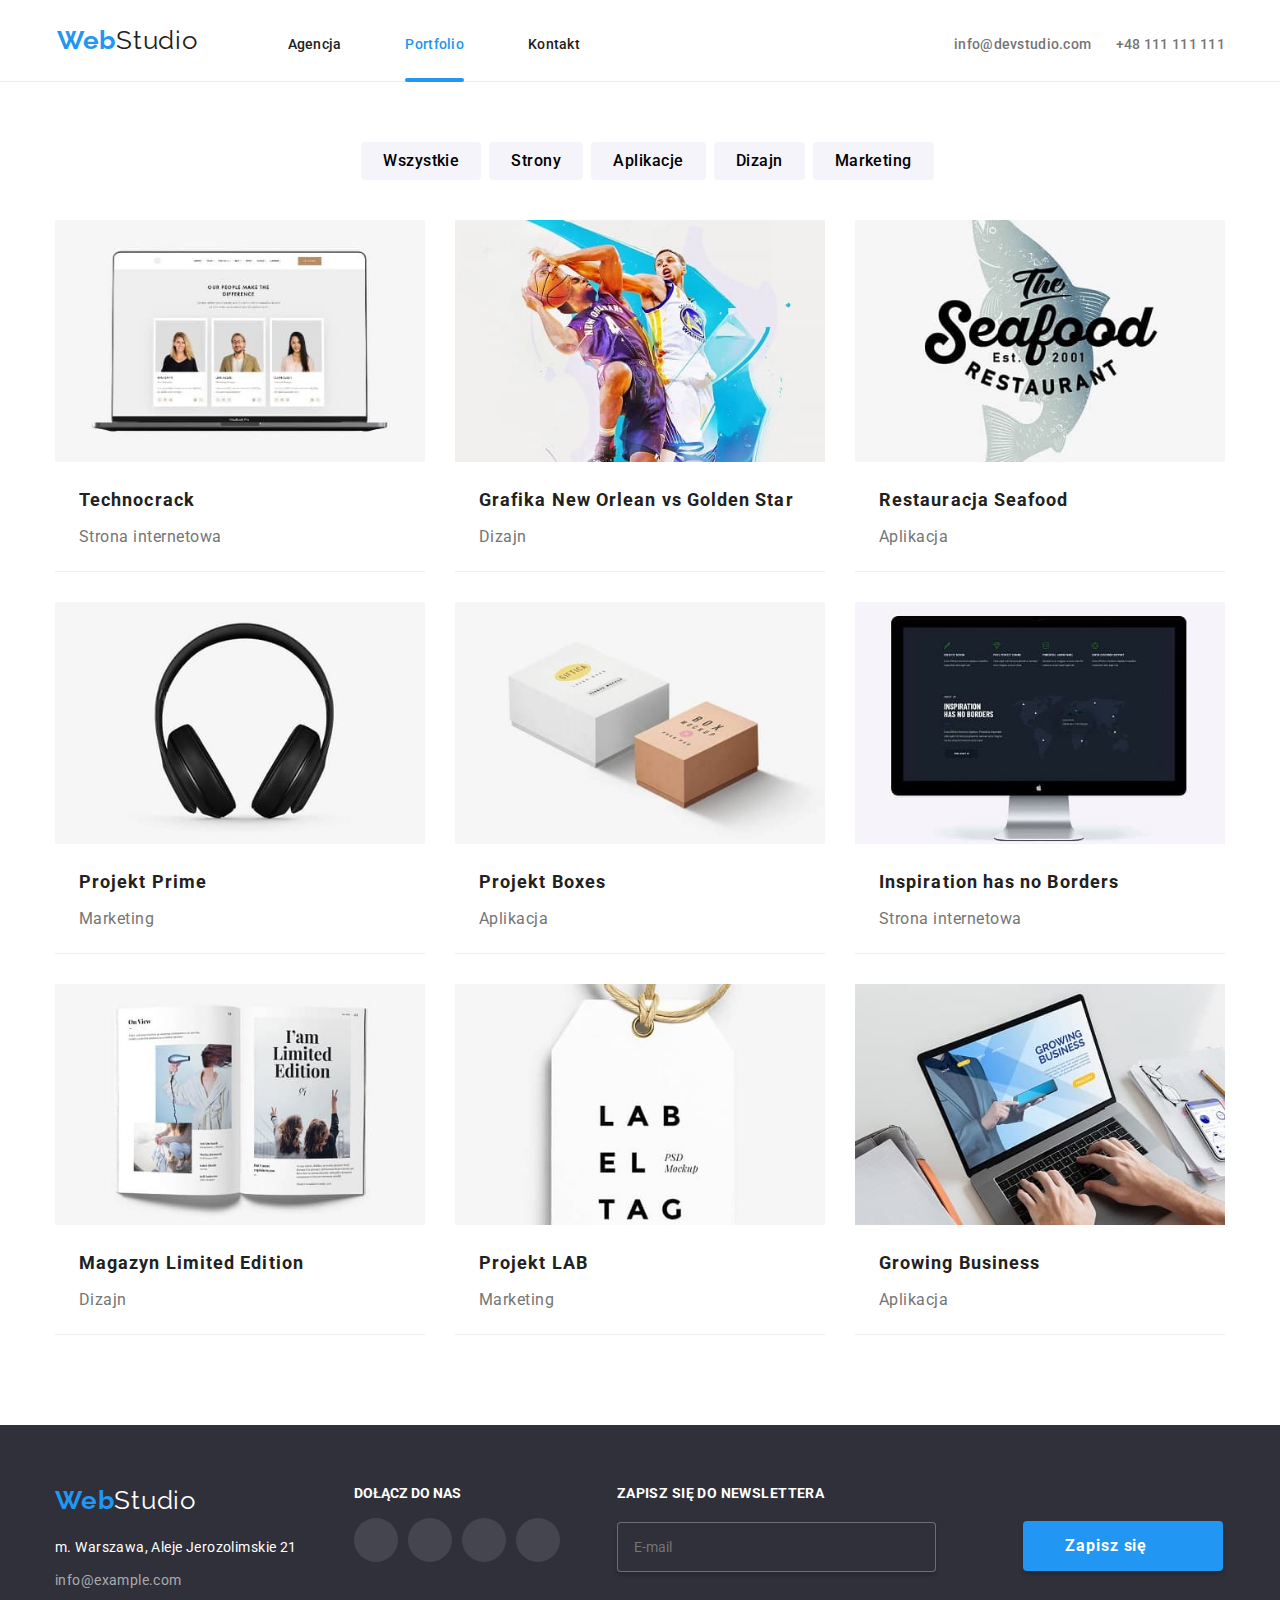
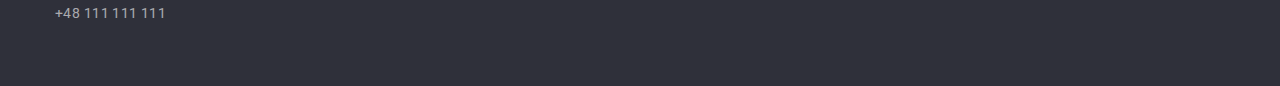
==== portfolio.html @ 772dbeb5 "initial commit" ====
<!DOCTYPE html>
<html lang="en">

<head>
    <meta charset="UTF-8">
    <meta http-equiv="X-UA-Compatible" content="IE=edge">
    <meta name="viewport" content="width=device-width, initial-scale=1.0">
    <link
    rel="stylesheet"
    href="https://cdnjs.cloudflare.com/ajax/libs/modern-normalize/1.0.0/modern-normalize.min.css"
  />
    <link rel="stylesheet" href="css/main.min.css"/>
    <link rel="preconnect" href="https://fonts.googleapis.com">
    <link rel="preconnect" href="https://fonts.gstatic.com" crossorigin>
    <link href="https://fonts.googleapis.com/css2?family=Raleway:wght@700&family=Roboto:wght@400;500;700;900&display=swap" rel="stylesheet">
    <title>Portfolio</title>
</head>
<body>
  <header class="header">
    <div class = "container">
      <div class = "box-menu">
        <nav class = "box-menu__box-nav">
          <a class="box-menu__Webstudio-header" href="index.html"><span class = "box-menu__Web">Web</span>Studio</a>
          <a class = "box-menu__header not-mobile" href="index.html">Agencja</a>
          <a class = "box-menu__header box-menu__header--active not-mobile" href="portfolio.html">Portfolio</a>
          <a class = "box-menu__header not-mobile" href="kontakt.html">Kontakt</a>
          <svg class="box-menu__mobile-menu-icon js-open-menu mobile" width="40" height="40" viewBox="0 0 40 40" xmlns="http://www.w3.org/2000/svg">
            <path fill-rule="evenodd" clip-rule="evenodd" d="M8 14.6667V12H32V14.6667H8ZM8 21.3333H32V18.6667H8V21.3333ZM8 28H32V25.3333H8V28Z"/>
            </svg>
        </nav>
        <nav mobile-menu class="mobile-nav js-menu-container">
          <svg mobile-menu-close class="js-close-menu mobile-nav-close-button" width="40" height="40" viewBox="0 0 40 40" fill="none" xmlns="http://www.w3.org/2000/svg">
            <path d="M29.6667 12.88L27.7867 11L20.3333 18.4533L12.88 11L11 12.88L18.4533 20.3333L11 27.7867L12.88 29.6667L20.3333 22.2133L27.7867 29.6667L29.6667 27.7867L22.2133 20.3333L29.6667 12.88Z" fill="#212121"/>
          </svg>
          <a class = "mobile-nav__agency mobile-nav__header--active" href="index.html">Agencja</a>
          <a class = "mobile-nav__portfolio" href="portfolio.html">Portfolio</a>
          <a class = "mobile-nav__contact" href="kontakt.html">Kontakt</a>
          <a class = "mobile-nav__phone" href="tel:+48111111111">+48 111 111 111</a>
          <a class = "mobile-nav__mail" href="mailto:info@devstudio.com">info@devstudio.com</a>
          <ul class="mobile-nav__socials">
            <li class="mobile-nav__social">
              <a class = "mobile-nav__social-link" href="">Instagram</a>
            </li>
            <li class="mobile-nav__social">
              <a class = "mobile-nav__social-link" href="">Twitter</a>
            </li>
            <li class="mobile-nav__social">
              <a class = "mobile-nav__social-link" href="">Facebook</a>
            </li>
            <li class="mobile-nav__social">
              <a class = "mobile-nav__social-link" href="">Linkedin</a>
            </li>
          </ul>
        </nav>
        <div class="box-menu__contact-box not-mobile">
          <a class = "box-menu__header box-menu__header--contact" href="mailto:info@devstudio.com">          
            <svg class="box-menu__icon" width="16" height="12">
              <use
                href="/goit-markup-hw-08/images/icons.svg#icon-envelope"
              ></use>
            </svg>
            info@devstudio.com
          </a>
          <a class = "box-menu__header box-menu__header--contact" href="tel:+48111111111">
            <svg class="box-menu__icon" width="10" height="16">
              <use
                href="/goit-markup-hw-08/images/icons.svg#icon-smartphone"
              ></use>
            </svg>
            +48 111 111 111
          </a>
        </div>
      </div>
    </div>
    </header>
  <main>
    <div class = "container">
      <section class = "section">
        <ul class="filters">
          <li class = "filters__filter">
              <button class="filter-button filter-button--all" type="button" onclick="alert('Na chwilę obecną funkcjonalność nie jest dostępna. Za utrudnienia przepraszamy!')">Wszystkie</button>
          </li>
          <li class = "filters__filter">
              <button class="filter-button filter-button--sites" type="button" onclick="alert('Na chwilę obecną funkcjonalność nie jest dostępna. Za utrudnienia przepraszamy!')">Strony</button>
          </li>
          <li class = "filters__filter">
              <button class="filter-button filter-button--apps" type="button" onclick="alert('Na chwilę obecną funkcjonalność nie jest dostępna. Za utrudnienia przepraszamy!')">Aplikacje</button>
          </li>
          <li class = "filters__filter">
              <button class="filter-button filter-button--design" type="button" onclick="alert('Na chwilę obecną funkcjonalność nie jest dostępna. Za utrudnienia przepraszamy!')">Dizajn</button>
          </li>
          <li class = "filters__filter">
              <button class="filter-button filter-button--marketing" type="button" onclick="alert('Na chwilę obecną funkcjonalność nie jest dostępna. Za utrudnienia przepraszamy!')">Marketing</button>
          </li>
        </ul>
        <ul class="products">
          <li class = "products__product">
            <figure class="products__product-tile">
              <div class="products__animation-field">
                <img class = "products__img"
                src="images/portfolio1.jpg"
                alt="Technocrack"
                />
                <div class="products__card-popup-box"><span class="products__card-popup-description">Technocrack jest popularną platformą wykorzystywaną do rozpowszechniania koronawirusa. Firmy wykorzystują tę platformę do celów szpiegowskich i ataków na niezabezpieczone serwery konkurencji</span></div> 
              </div>
              <figcaption class = "products__bottom"><h4 class="products__name">Technocrack</h4><h5 class="products__category products__category--tabpadding1">Strona internetowa</span></figcaption>
            </figure>
          </li>
          <li class = "products__product">
            <figure class="products__product-tile">
              <div class="products__animation-field">
                <img class = "products__img"
                src="images/portfolio2.jpg"
                alt="Basketball duel"
                />
                <div class="products__card-popup-box"><span class="products__card-popup-description">Technocrack jest popularną platformą wykorzystywaną do rozpowszechniania koronawirusa. Firmy wykorzystują tę platformę do celów szpiegowskich i ataków na niezabezpieczone serwery konkurencji</span></div> 
              </div>
              <figcaption class = "products__bottom"><h4 class="products__name">Grafika New Orlean vs Golden Star</h4><h5 class="products__category">Dizajn</span></figcaption>
            </figure>
          </li>
          <li class = "products__product">
            <figure class="products__product-tile">
              <div class="products__animation-field">
                <img class = "products__img"
                src="images/portfolio3.jpg"
                alt="The Seafood restaurant"
                />
                <div class="products__card-popup-box"><span class="products__card-popup-description">Technocrack jest popularną platformą wykorzystywaną do rozpowszechniania koronawirusa. Firmy wykorzystują tę platformę do celów szpiegowskich i ataków na niezabezpieczone serwery konkurencji</span></div> 
              </div>
              <figcaption class = "products__bottom"><h4 class="products__name">Restauracja Seafood</h4><h5 class="products__category products__category--tabpadding3">Aplikacja</span></figcaption>
            </figure>
          </li>
          <li class = "products__product">
            <figure class="products__product-tile">
              <div class="products__animation-field">
                <img class = "products__img"
                src="images/portfolio4.jpg"
                alt="Headphones"
                />
                <div class="products__card-popup-box"><span class="products__card-popup-description">Technocrack jest popularną platformą wykorzystywaną do rozpowszechniania koronawirusa. Firmy wykorzystują tę platformę do celów szpiegowskich i ataków na niezabezpieczone serwery konkurencji</span></div> 
              </div>
              <figcaption class = "products__bottom"><h4 class="products__name">Projekt Prime</h4><h5 class="products__category products__category--tabpadding4">Marketing</span></figcaption>
            </figure>
          </li>
          <li class = "products__product">
            <figure class="products__product-tile">
              <div class="products__animation-field">
                <img class = "products__img"
                src="images/portfolio5.jpg"
                alt="Boxes"
                />
                <div class="products__card-popup-box"><span class="products__card-popup-description">Technocrack jest popularną platformą wykorzystywaną do rozpowszechniania koronawirusa. Firmy wykorzystują tę platformę do celów szpiegowskich i ataków na niezabezpieczone serwery konkurencji</span></div> 
              </div>
              <figcaption class = "products__bottom"><h4 class="products__name">Projekt Boxes</h4><h5 class="products__category products__category--tabpadding5">Aplikacja</span></figcaption>
            </figure>
          </li>
          <li class = "products__product">
            <figure class="products__product-tile">
              <div class="products__animation-field">
                <img class = "products__img"
                src="images/portfolio6.jpg"
                alt="A dark webpage"
                />
                <div class="products__card-popup-box"><span class="products__card-popup-description">Technocrack jest popularną platformą wykorzystywaną do rozpowszechniania koronawirusa. Firmy wykorzystują tę platformę do celów szpiegowskich i ataków na niezabezpieczone serwery konkurencji</span></div> 
              </div>
              <figcaption class = "products__bottom"><h4 class="products__name">Inspiration has no Borders</h4><h5 class="products__category">Strona internetowa</span></figcaption>
            </figure>
          </li>
          <li class = "products__product">
            <figure class="products__product-tile">
              <div class="products__animation-field">
                <img class = "products__img"
                src="images/portfolio7.jpg"
                alt="A magasine"
                />
                <div class="products__card-popup-box"><span class="products__card-popup-description">Technocrack jest popularną platformą wykorzystywaną do rozpowszechniania koronawirusa. Firmy wykorzystują tę platformę do celów szpiegowskich i ataków na niezabezpieczone serwery konkurencji</span></div> 
              </div>
              <figcaption class = "products__bottom"><h4 class="products__name">Magazyn Limited Edition</h4><h5 class="products__category">Dizajn</span></figcaption>
            </figure>
          </li>
          <li class = "products__product">
            <figure class="products__product-tile">
              <div class="products__animation-field">
                <img class = "products__img"
                src="images/portfolio8.jpg"
                alt="A label"
                />
                <div class="products__card-popup-box"><span class="products__card-popup-description">Technocrack jest popularną platformą wykorzystywaną do rozpowszechniania koronawirusa. Firmy wykorzystują tę platformę do celów szpiegowskich i ataków na niezabezpieczone serwery konkurencji</span></div> 
              </div>
              <figcaption class = "products__bottom"><h4 class="products__name">Projekt LAB</h4><h5 class="products__category products__category--tabpadding8">Marketing</span></figcaption>
            </figure>
          </li>
          <li class = "products__product">
            <figure class="products__product-tile">
              <div class="products__animation-field">
                <img class = "products__img"
                src="images/portfolio9.jpg"
                alt="Hands on a notebook"
                />
                <div class="products__card-popup-box"><span class="products__card-popup-description">Technocrack jest popularną platformą wykorzystywaną do rozpowszechniania koronawirusa. Firmy wykorzystują tę platformę do celów szpiegowskich i ataków na niezabezpieczone serwery konkurencji</span></div> 
              </div>
              <figcaption class = "products__bottom"><h4 class="products__name">Growing Business</h4><h5 class="products__category products__category--tabpadding9">Aplikacja</span></figcaption>
            </figure>
          </li>
        </ul>
      </section>
    </div>
  </main>
  <footer class="footer">
    <div class = "container container--footer">
      <ul class = "footer-elements">
        <li class = "footer-block">
          <div>
            <a class="footer-block__Webstudio" href="index.html"><span class = "footer-block__Web">Web</span>Studio</a>
            <address class = "footer-block__address">m. Warszawa, Aleje Jerozolimskie 21</address>
            <a class = "footer-block__contact-info" href="mailto:info@example.com">info@example.com</a>
            <a class = "footer-block__contact-info" href="tel:+48111111111">+48 111 111 111</a>
          </div>
        </li>
        <li class = "footer-block">
          <div>
            <span class = "join-us">DOŁĄCZ DO NAS</span>
            <ul class = "socials socials--footer">
              <li class = "socials__icon socials__icon--footer">
                <div class = "socials__circle socials__circle--footer">
                  <svg width="20" height="20">
                    <use
                    href="/goit-markup-hw-08/images/icons.svg#icon-insta"
                    ></use>
                  </svg>
                </div>
              </li>
              <li class = "socials__icon socials__icon--footer">
                <div class = "socials__circle socials__circle--footer">
                  <svg width="20" height="16.25">
                    <use
                    href="/goit-markup-hw-08/images/icons.svg#icon-twitter"
                    ></use>
                  </svg>
                </div>
              </li>
              <li class = "socials__icon socials__icon--footer">
                <div class = "socials__circle socials__circle--footer">
                  <svg width="10" height="20">
                    <use
                    href="/goit-markup-hw-08/images/icons.svg#icon-facebook"
                    ></use>
                  </svg>
                </div>
              </li>
              <li class = "socials__icon socials__icon--footer">
                <div class = "socials__circle socials__circle--footer">
                  <svg width="20" height="20">
                    <use
                    href="/goit-markup-hw-08/images/icons.svg#icon-linkedin"
                    ></use>
                  </svg>
                </div>
              </li>
            </ul>
          </div>
        </li>
        <li class = "footer-block">
          <div class="newsletter-box">
            <span class="newsletter-slogan">ZAPISZ SIĘ DO NEWSLETTERA</span>
            <form class="newsletter" name="newsletter">
              <label class="newsletter__mail">
                <input class="newsletter__input" type="email" name="email" placeholder="E-mail" />
              </label>
            </form>
          </div>
        </li>
        <li class = "footer-block">
          <div class="submit-button-newsletter-box">
            <button class="submit-button-newsletter" type="submit"><span class="submit-button-newsletter__text">Zapisz się</span></button>
            <a href="">
              <svg class="submit-button-newsletter__icon" width="24" height="24">
                <use
                href="/goit-markup-hw-08/images/icons.svg#icon-newsletter-send"
                ></use>
              </svg>
            </a>
          </div>
        </li>
      </ul>
    </div>
  </footer>
  <script src="./js/mobile-menu.js"></script>
</body>
</html>
---- css/main.min.css ----
.box-headline{padding:118px 59px;background-image:url(../images/background-photo.jpg),-webkit-gradient(linear, left top, right top, from(rgba(47, 48, 58, 0.4)), to(rgba(47, 48, 58, 0.4)));background-image:url(../images/background-photo.jpg),linear-gradient(to right, rgba(47, 48, 58, 0.4), rgba(47, 48, 58, 0.4));background-position:50% 50%;background-repeat:no-repeat;background-size:1600px;background-color:#2f303a}.headline{line-height:1.61;text-transform:uppercase;color:#fff;max-width:365px;margin:0px auto;font-size:25px;font-weight:900;letter-spacing:.06em;text-align:center}.order-button{font-weight:700;font-size:16px;line-height:1.88;-webkit-box-align:center;-ms-flex-align:center;align-items:center;text-align:center;letter-spacing:.06em;color:#fff;background:#2196f3;-webkit-box-shadow:0px 4px 4px rgba(0,0,0,.15);box-shadow:0px 4px 4px rgba(0,0,0,.15);border-radius:4px;cursor:pointer;border:none;width:200px;height:50px;display:block;margin-left:auto;margin-right:auto;margin-top:30px;padding:0px}.ordering-form__comment-field,.ordering-form__input,.products__product-tile,.filter-button,.mobile-nav__mail,.mobile-nav__phone,.mobile-nav__contact,.mobile-nav__portfolio,.mobile-nav__agency,.socials__circle--footer,.footer-block__Webstudio,.footer-block__contact-info,.footer-block__address,.footer,.socials__circle,.clients__background{-webkit-transition-property:color,fill,background-color,-webkit-box-shadow;transition-property:color,fill,background-color,-webkit-box-shadow;transition-property:color,fill,background-color,box-shadow;transition-property:color,fill,background-color,box-shadow,-webkit-box-shadow;-webkit-transition-duration:250ms;transition-duration:250ms;-webkit-transition-timing-function:cubic-bezier(0.4, 0, 0.2, 1);transition-timing-function:cubic-bezier(0.4, 0, 0.2, 1)}.clients{display:-webkit-box;display:-ms-flexbox;display:flex;padding-left:0px;margin:0px;list-style-type:none;-ms-flex-wrap:wrap;flex-wrap:wrap;-webkit-box-pack:center;-ms-flex-pack:center;justify-content:center}.clients__background{width:100%;height:92px;border-radius:4px;display:-webkit-box;display:-ms-flexbox;display:flex;-webkit-box-pack:center;-ms-flex-pack:center;justify-content:center;-webkit-box-align:center;-ms-flex-align:center;align-items:center;fill:#afb1b8;border:solid #afb1b8 1px}.clients__background:hover,.clients__backgroundfocus{fill:#2196f3;border:solid #2196f3 1px;cursor:pointer}.clients__client{-ms-flex-preferred-size:calc(50% - 30px);flex-basis:calc(50% - 30px)}.clients__client:nth-child(2n-1){margin-right:15px}.clients__client:nth-child(2n){margin-left:15px}.clients__client:nth-child(3),.clients__client:nth-child(4){margin-top:30px;margin-bottom:30px}.ordering-form__comment-field,.ordering-form__input,.products__product-tile,.filter-button,.mobile-nav__mail,.mobile-nav__phone,.mobile-nav__contact,.mobile-nav__portfolio,.mobile-nav__agency,.socials__circle--footer,.footer-block__Webstudio,.footer-block__contact-info,.footer-block__address,.footer,.socials__circle,.clients__background{-webkit-transition-property:color,fill,background-color,-webkit-box-shadow;transition-property:color,fill,background-color,-webkit-box-shadow;transition-property:color,fill,background-color,box-shadow;transition-property:color,fill,background-color,box-shadow,-webkit-box-shadow;-webkit-transition-duration:250ms;transition-duration:250ms;-webkit-transition-timing-function:cubic-bezier(0.4, 0, 0.2, 1);transition-timing-function:cubic-bezier(0.4, 0, 0.2, 1)}.section--team{background-color:#f5f4fa}.employees{margin:0px;padding:0px;list-style-type:none}.employees__employee{background-color:#f5f4fa;text-align:center;margin:auto 15px}.employees__employee-tile{min-width:320px;margin:0px;border-bottom-left-radius:4px;border-bottom-right-radius:4px;background-color:#fff;-webkit-box-shadow:0px 2px 1px rgba(0,0,0,.2),0px 1px 1px rgba(0,0,0,.14),0px 1px 3px rgba(0,0,0,.12);box-shadow:0px 2px 1px rgba(0,0,0,.2),0px 1px 1px rgba(0,0,0,.14),0px 1px 3px rgba(0,0,0,.12)}.employees__name{font-weight:500;font-size:16px;line-height:1.19;letter-spacing:.03em;padding-top:30px;-webkit-margin-before:0px;margin-block-start:0px;-webkit-margin-after:0px;margin-block-end:0px}.employees__title{font-size:16px;font-weight:400;line-height:1.19;letter-spacing:.03em;color:#757575;padding-top:10px;-webkit-margin-before:0px;margin-block-start:0px;-webkit-margin-after:0px;margin-block-end:0px}.employees__img-employee{display:block;min-width:320px;width:100%;height:100%}.employees__employee:not(:last-child){margin-bottom:30px}.socials{display:-webkit-box;display:-ms-flexbox;display:flex;-webkit-box-pack:center;-ms-flex-pack:center;justify-content:center;margin-top:16px;padding-bottom:24px;padding-left:0px;list-style-type:none}.socials__circle{width:44px;height:44px;border-radius:50%;display:-webkit-box;display:-ms-flexbox;display:flex;-webkit-box-pack:center;-ms-flex-pack:center;justify-content:center;-webkit-box-align:center;-ms-flex-align:center;align-items:center;fill:#afb1b8}.socials__circle:hover,.socials__circle:focus{background-color:#2196f3;fill:#fff;cursor:pointer}.socials__icon:not(:last-child){margin-right:10px}.strengths{margin-top:0px;margin-bottom:0px;padding-left:0px;list-style-type:none}.strengths__icon-background{display:-webkit-box;display:-ms-flexbox;display:flex;margin:auto 15px;height:120px;-webkit-box-align:center;-ms-flex-align:center;align-items:center;-webkit-box-pack:center;-ms-flex-pack:center;justify-content:center}.strengths__heading{text-align:center;font-weight:700;line-height:1.17;letter-spacing:.03em;text-transform:uppercase;-webkit-margin-before:0px;margin-block-start:0px;-webkit-margin-after:0px;margin-block-end:0px}.strengths__text{line-height:1.71;letter-spacing:.03em;color:#757575;padding-top:10px;-webkit-margin-before:0px;margin-block-start:0px;-webkit-margin-after:0px;margin-block-end:0px}.strengths__strength{margin-left:15px;margin-right:15px}.strengths__strength:not(:last-child){margin-bottom:30px}.desk{position:fixed;visibility:hidden}.ordering-form__comment-field,.ordering-form__input,.products__product-tile,.filter-button,.mobile-nav__mail,.mobile-nav__phone,.mobile-nav__contact,.mobile-nav__portfolio,.mobile-nav__agency,.socials__circle--footer,.footer-block__Webstudio,.footer-block__contact-info,.footer-block__address,.footer,.clients__background,.socials__circle{-webkit-transition-property:color,fill,background-color,-webkit-box-shadow;transition-property:color,fill,background-color,-webkit-box-shadow;transition-property:color,fill,background-color,box-shadow;transition-property:color,fill,background-color,box-shadow,-webkit-box-shadow;-webkit-transition-duration:250ms;transition-duration:250ms;-webkit-transition-timing-function:cubic-bezier(0.4, 0, 0.2, 1);transition-timing-function:cubic-bezier(0.4, 0, 0.2, 1)}.container--footer{padding-top:60px;padding-bottom:60px;background-color:#2f303a}.footer-elements{margin:0px;list-style-type:none;text-align:center;padding:0px}.footer-block__Webstudio,.footer-block__contact-info,.footer-block__address{text-decoration:none}.footer-block__Web{color:#2196f3;font-weight:700}.footer-block__Webstudio{font-size:26px;font-weight:400;font-family:"Raleway",sans-serif;line-height:1.19;letter-spacing:.03em;color:#fff;display:block;margin-bottom:20px}.footer-block__contact-info{color:#212121;line-height:1.71;letter-spacing:.03em;color:rgba(255,255,255,.6);background-color:#2f303a;display:block}.footer-block__contact-info:hover,.footer-block__contact-info:focus{color:#2196f3}.footer-block__contact-info:nth-child(3){margin-bottom:9px}.footer-block__address{line-height:1.71;letter-spacing:.03em;color:#fff;background-color:#2f303a;font-style:normal;display:block;margin-bottom:9px}.footer-block:nth-child(2){margin:60px auto}.join-us{color:#fff;font-weight:700;line-height:1.14;letter-spacing:0,3em}.socials{display:-webkit-box;display:-ms-flexbox;display:flex;margin-top:16px;padding-bottom:30px;padding-left:0px;list-style-type:none}.socials--footer{display:-webkit-box;display:-ms-flexbox;display:flex;margin-top:20px;padding-bottom:30px;padding-left:0px;list-style-type:none}.socials__icon:not(:last-child){margin-right:10px}.socials__icon--footer:nth-child(1){margin-left:0px}.socials__icon--footer:not(:last-child){margin-right:10px}.socials__circle{width:44px;height:44px;border-radius:50%;display:-webkit-box;display:-ms-flexbox;display:flex;-webkit-box-pack:center;-ms-flex-pack:center;justify-content:center;-webkit-box-align:center;-ms-flex-align:center;align-items:center;fill:#afb1b8}.socials__circle:hover,.socials__circle:focus{background-color:#2196f3;fill:#fff;cursor:pointer}.socials__circle--footer{width:44px;height:44px;border-radius:50%;display:-webkit-box;display:-ms-flexbox;display:flex;-webkit-box-pack:center;-ms-flex-pack:center;justify-content:center;-webkit-box-align:center;-ms-flex-align:center;align-items:center;fill:#fff;background-color:rgba(255,255,255,.1019607843);margin-top:0px}.socials__circle--footer:hover,.socials__circle--footer:focus{background-color:#2196f3;fill:#fff;cursor:pointer}.newsletter-box{position:relative}.newsletter-slogan{font-weight:700;line-height:1.14;letter-spacing:.03em;text-align:left;color:#fff}.newsletter{display:-webkit-box;display:-ms-flexbox;display:flex;-webkit-box-pack:center;-ms-flex-pack:center;justify-content:center}.newsletter__mail{position:relative;-ms-flex-preferred-size:calc(100% - 30px);flex-basis:calc(100% - 30px);max-width:450px;margin:auto 15px}.newsletter__input{width:100%;height:50px;padding:0px 0px 0px 16px;border:1px solid rgba(255,255,255,.3019607843);border-radius:4px;-webkit-box-shadow:0px 4px 4px 0px rgba(0,0,0,.1490196078);box-shadow:0px 4px 4px 0px rgba(0,0,0,.1490196078);background-color:#2f303a;color:rgba(255,255,255,.6);margin-top:20px}.newsletter__input:hover,.newsletter__input:focus{outline:none;border-color:rgba(255,255,255,.3019607843)}.submit-button-newsletter-box{position:relative}.submit-button-newsletter{display:block;margin:20px auto auto auto;height:50px;width:200px;border-radius:4px;background-color:#2196f3;color:#fff;font-size:16px;font-weight:700;line-height:1.875;letter-spacing:.06em;border:none;padding:0px;-webkit-box-shadow:0px 4px 4px 0px rgba(0,0,0,.1490196078);box-shadow:0px 4px 4px 0px rgba(0,0,0,.1490196078);position:relative}.submit-button-newsletter:focus,.submit-button-newsletter:hover{cursor:pointer}.submit-button-newsletter__icon{position:absolute;left:160px;top:13px}.submit-button-newsletter__text{position:absolute;left:42px;top:10px}.ordering-form__comment-field,.ordering-form__input,.products__product-tile,.filter-button,.mobile-nav__mail,.mobile-nav__phone,.mobile-nav__contact,.mobile-nav__portfolio,.mobile-nav__agency,.clients__background,.socials__circle,.footer,.footer-block__Webstudio,.footer-block__contact-info,.footer-block__address,.socials__circle--footer{-webkit-transition-property:color,fill,background-color,-webkit-box-shadow;transition-property:color,fill,background-color,-webkit-box-shadow;transition-property:color,fill,background-color,box-shadow;transition-property:color,fill,background-color,box-shadow,-webkit-box-shadow;-webkit-transition-duration:250ms;transition-duration:250ms;-webkit-transition-timing-function:cubic-bezier(0.4, 0, 0.2, 1);transition-timing-function:cubic-bezier(0.4, 0, 0.2, 1)}.header{border-bottom:solid #ececec 1px}.box-menu{margin:10px auto}.box-menu__box-nav{-webkit-box-pack:justify;-ms-flex-pack:justify;justify-content:space-between;display:-webkit-box;display:-ms-flexbox;display:flex;-webkit-box-align:center;-ms-flex-align:center;align-items:center}.box-menu__mobile-menu-icon{margin-right:10px;cursor:pointer}.box-menu__mobile-menu-icon:hover,.box-menu__mobile-menu-icon:focus{fill:#2196f3}.box-menu__Web{color:#2196f3;font-weight:700}.box-menu__Webstudio-header{text-decoration:none;font-size:26px;font-weight:400;font-family:"Raleway",sans-serif;line-height:1.19;letter-spacing:.03em;color:#000;margin-left:15px;color:#212121}.box-menu__Webstudio-header:hover,.box-menu__Webstudio-header:focus{color:#000;font-size:26px;font-weight:700}.js-menu-container{visibility:hidden;-webkit-transition-property:opacity,visibility;transition-property:opacity,visibility;-webkit-transition-duration:700ms;transition-duration:700ms;opacity:0%;pointer-events:none;position:fixed;top:0px;right:0px}.is-open{visibility:visible;-webkit-transition-property:opacity,visibility;transition-property:opacity,visibility;-webkit-transition-duration:700ms;transition-duration:700ms;opacity:100%;pointer-events:all;z-index:20}.mobile-nav-close-button{position:fixed;top:10px;right:15px;cursor:pointer}.mobile-nav{width:100%;height:100%;background-color:#fff}.mobile-nav__agency{display:block;font-size:40px;text-decoration:none;color:#212121;line-height:1.17;letter-spacing:.02em;font-weight:500;position:absolute;left:40px;top:48px}.mobile-nav__agency:hover,.mobile-nav__agency:focus{fill:#2196f3;color:#2196f3;font-weight:500}.mobile-nav__portfolio{display:block;font-size:40px;text-decoration:none;color:#212121;line-height:1.17;letter-spacing:.02em;font-weight:500;position:absolute;left:40px;top:132px}.mobile-nav__portfolio:hover,.mobile-nav__portfolio:focus{fill:#2196f3;color:#2196f3;font-weight:500}.mobile-nav__contact{display:block;font-size:40px;position:absolute;left:40px;top:212px;text-decoration:none;color:#212121;line-height:1.17;letter-spacing:.02em;font-weight:500;position:absolute;left:40px}.mobile-nav__contact:hover,.mobile-nav__contact:focus{fill:#2196f3;color:#2196f3;font-weight:500}.mobile-nav__phone{display:block;font-size:34px;position:absolute;text-decoration:none;color:#2196f3;line-height:1.17;letter-spacing:.02em;font-weight:500;position:absolute;left:40px;bottom:194px;min-width:320px}.mobile-nav__phone:hover,.mobile-nav__phone:focus{fill:#2196f3;color:#2196f3;font-weight:500}.mobile-nav__mail{display:block;font-size:24px;text-decoration:none;color:#757575;line-height:1.17;letter-spacing:.02em;font-weight:500;position:absolute;left:40px;bottom:134px}.mobile-nav__mail:hover,.mobile-nav__mail:focus{fill:#2196f3;color:#2196f3;font-weight:500}.mobile-nav__socials{list-style-type:none}.mobile-nav__social-link{text-decoration:none;color:#2196f3}.mobile-nav__social{color:#2196f3;font-size:18px;font-size:18px;font-weight:500;line-height:1.22;letter-spacing:.02em}.mobile-nav__social:nth-child(1){position:absolute;bottom:48px;left:40px;padding-right:10px;border-right:1px solid rgba(33,33,33,.2)}.mobile-nav__social:nth-child(2){position:absolute;bottom:48px;left:145px;padding-right:10px;border-right:1px solid rgba(33,33,33,.2)}.mobile-nav__social:nth-child(3){position:absolute;bottom:48px;left:224px;padding-right:10px;border-right:1px solid rgba(33,33,33,.2)}.mobile-nav__social:nth-child(4){position:absolute;bottom:48px;left:325px}.not-mobile{visibility:hidden;position:fixed}.ordering-form__comment-field,.ordering-form__input,.products__product-tile,.filter-button,.clients__background,.socials__circle,.footer,.footer-block__Webstudio,.footer-block__contact-info,.footer-block__address,.socials__circle--footer,.mobile-nav__agency,.mobile-nav__portfolio,.mobile-nav__contact,.mobile-nav__phone,.mobile-nav__mail{-webkit-transition-property:color,fill,background-color,-webkit-box-shadow;transition-property:color,fill,background-color,-webkit-box-shadow;transition-property:color,fill,background-color,box-shadow;transition-property:color,fill,background-color,box-shadow,-webkit-box-shadow;-webkit-transition-duration:250ms;transition-duration:250ms;-webkit-transition-timing-function:cubic-bezier(0.4, 0, 0.2, 1);transition-timing-function:cubic-bezier(0.4, 0, 0.2, 1)}.filters{display:-webkit-box;display:-ms-flexbox;display:flex;-ms-flex-wrap:wrap;flex-wrap:wrap;padding-bottom:40px;padding-left:0px;list-style-type:none;margin:0px 0px 0px 15px}.filter-button{font-weight:500;font-size:16px;line-height:1.63;letter-spacing:.03em;background:#f5f4fa;border-radius:4px;text-align:center;border-radius:4px;border:none;margin-right:8px;margin-bottom:15px;cursor:pointer}.filter-button:hover,.filter-button:focus{color:#fff;background:#2196f3;-webkit-box-shadow:0px 2px 2px 0px rgba(0,0,0,.1215686275),0px 1px 2px 0px rgba(0,0,0,.0784313725),0px 3px 1px 0px rgba(0,0,0,.1019607843);box-shadow:0px 2px 2px 0px rgba(0,0,0,.1215686275),0px 1px 2px 0px rgba(0,0,0,.0784313725),0px 3px 1px 0px rgba(0,0,0,.1019607843)}.filter-button--all{padding:6px 13px}.filter-button--sites{padding:6px 39px}.filter-button--apps{padding:6px 38px}.filter-button--design{padding:6px 28px}.filter-button--marketing{padding:6px 26px}.ordering-form__comment-field,.ordering-form__input,.products__product-tile,.clients__background,.socials__circle,.footer,.footer-block__Webstudio,.footer-block__contact-info,.footer-block__address,.socials__circle--footer,.mobile-nav__agency,.mobile-nav__portfolio,.mobile-nav__contact,.mobile-nav__phone,.mobile-nav__mail,.filter-button{-webkit-transition-property:color,fill,background-color,-webkit-box-shadow;transition-property:color,fill,background-color,-webkit-box-shadow;transition-property:color,fill,background-color,box-shadow;transition-property:color,fill,background-color,box-shadow,-webkit-box-shadow;-webkit-transition-duration:250ms;transition-duration:250ms;-webkit-transition-timing-function:cubic-bezier(0.4, 0, 0.2, 1);transition-timing-function:cubic-bezier(0.4, 0, 0.2, 1)}.products{margin:0px;padding:0px;list-style-type:none}.products__name{margin:0px;font-weight:700;font-size:18px;line-height:2;letter-spacing:.06em;padding-left:24px;padding-top:20px}.products__category{margin:0px;font-size:16px;line-height:1.88;letter-spacing:.03em;color:#757575;font-weight:400;padding-left:24px;padding-top:4px;padding-bottom:19px}.products__product-tile{margin-left:15px;margin-right:15px;max-width:100%;min-width:331px}.products__product-tile:hover,.products__product-tile:focus{-webkit-box-shadow:1px 4px 6px 0px rgba(0,0,0,.1607843137),0px 4px 4px 0px rgba(0,0,0,.0588235294),0px 1px 1px 0px rgba(0,0,0,.1215686275);box-shadow:1px 4px 6px 0px rgba(0,0,0,.1607843137),0px 4px 4px 0px rgba(0,0,0,.0588235294),0px 1px 1px 0px rgba(0,0,0,.1215686275);cursor:pointer}.products__product-tile:not(:last-child){margin-bottom:30px}.products__img{display:block;width:100%}.products__animation-field{position:relative;overflow:hidden}.products__card-popup-box{background-color:rgba(33,150,243,.8980392157);height:100%;width:100%;display:-webkit-box;display:-ms-flexbox;display:flex;-webkit-box-align:center;-ms-flex-align:center;align-items:center;position:absolute;top:294px;-webkit-transition-property:top;transition-property:top;-webkit-transition-duration:500ms;transition-duration:500ms}.products__product:hover .products__card-popup-box{top:0}.products__card-popup-description{color:#fff;line-height:1.56;letter-spacing:.03em;font-size:18px;padding:49px 45px 49px 24px}.products__bottom{border-bottom:solid #eee 1px}.ordering-form__comment-field,.ordering-form__input,.clients__background,.socials__circle,.footer,.footer-block__Webstudio,.footer-block__contact-info,.footer-block__address,.socials__circle--footer,.mobile-nav__agency,.mobile-nav__portfolio,.mobile-nav__contact,.mobile-nav__phone,.mobile-nav__mail,.filter-button,.products__product-tile{-webkit-transition-property:color,fill,background-color,-webkit-box-shadow;transition-property:color,fill,background-color,-webkit-box-shadow;transition-property:color,fill,background-color,box-shadow;transition-property:color,fill,background-color,box-shadow,-webkit-box-shadow;-webkit-transition-duration:250ms;transition-duration:250ms;-webkit-transition-timing-function:cubic-bezier(0.4, 0, 0.2, 1);transition-timing-function:cubic-bezier(0.4, 0, 0.2, 1)}.modal-window-backdrop{position:fixed;top:0;width:100%;height:100%;background:rgba(0,0,0,.2);-webkit-transition-property:opacity;transition-property:opacity;-webkit-transition-duration:700ms;transition-duration:700ms;opacity:100%}.is-hidden{visibility:hidden;-webkit-transition-property:opacity,visibility;transition-property:opacity,visibility;-webkit-transition-duration:700ms;transition-duration:700ms;opacity:0%;pointer-events:none}.modal-window{position:absolute;-webkit-transform:translate(50%, -50%);transform:translate(50%, -50%);top:50%;right:50%;width:calc(100% - 30px);height:609px;background-color:#fff;border-radius:4px;-webkit-box-shadow:0px 2px 1px 0px rgba(0,0,0,.2),0px 1px 1px 0px rgba(0,0,0,.1411764706),0px 1px 3px 0px rgba(0,0,0,.1215686275);box-shadow:0px 2px 1px 0px rgba(0,0,0,.2),0px 1px 1px 0px rgba(0,0,0,.1411764706),0px 1px 3px 0px rgba(0,0,0,.1215686275);-webkit-transition-property:opacity;transition-property:opacity;-webkit-transition-duration:700ms;transition-duration:700ms;opacity:100%;text-align:center}.modal-window__button-box{text-align:right}.modal-window-button{width:30px;height:30px;border-radius:50%;border:1px solid rgba(0,0,0,.1019607843);background-color:#fff;padding:0px;margin-top:8px;margin-right:8px}.modal-window-button:hover{cursor:pointer}.form-heading{font-size:20px;font-weight:700;line-height:1.5;letter-spacing:.03em;padding-bottom:8px;margin:0px 40px 0px 40px}.ordering-form__name,.ordering-form__phone,.ordering-form__mail,.ordering-form__comment{max-width:370px}.ordering-form__input{width:calc(100% - 80px);height:40px;border:1px solid rgba(33,33,33,.2);border-radius:4px;padding-left:42px}.ordering-form__input:hover,.ordering-form__input:focus{border-color:#2196f3;outline:none}.ordering-form__comment-field{resize:none;width:calc(100% - 80px);height:120px;display:block;margin:auto;padding:12px 16px;border:1px solid rgba(33,33,33,.2);border-radius:4px}.ordering-form__comment-field:hover,.ordering-form__comment-field:focus{border-color:#2196f3;outline:none}.ordering-form__comment-field::-webkit-input-placeholder{color:rgba(117,117,117,.5019607843)}.ordering-form__comment-field::-moz-placeholder{color:rgba(117,117,117,.5019607843)}.ordering-form__comment-field:-ms-input-placeholder{color:rgba(117,117,117,.5019607843)}.ordering-form__comment-field::-ms-input-placeholder{color:rgba(117,117,117,.5019607843)}.ordering-form__comment-field::placeholder{color:rgba(117,117,117,.5019607843)}.ordering-form__name,.ordering-form__phone,.ordering-form__mail,.ordering-form__comment,.ordering-form__formalities{position:relative}.ordering-form__icon{position:absolute;left:55px;top:32px;fill:#212121}.ordering-form__subheading{margin-left:40px;margin-bottom:4px;margin-top:4px;text-align:left;display:block;font-size:12px;line-height:1.17;letter-spacing:.01em;color:#757575}.ordering-form__formalities{color:#757575;line-height:1.71;letter-spacing:.03em}.ordering-form__terms-conditions{color:#2196f3;line-height:1.71;letter-spacing:.03em;text-decoration:underline}.ordering-form__terms-box{position:relative;padding-top:20px;margin:auto 40px}.ordering-form__statement{text-align:center}.ordering-form__input:hover+.ordering-form__icon,.ordering-form__input:focus+.ordering-form__icon,.ordering-form__terms-checkbox:hover+.ordering-form__icon,.ordering-form__terms-checkbox:focus+.ordering-form__icon{fill:#2196f3}.ordering-form__input:hover,.ordering-form__terms-checkbox:hover,.ordering-form__icon:hover{fill:#2196f3}.ordering-form__terms-checkbox{display:inline-block;position:relative;right:202px}.ordering-form__terms-checkbox:hover,.ordering-form__terms-checkbox:focus{border-color:#2196f3;outline:none}.ordering-form__terms-checkbox:checked{z-index:0;opacity:0%}.ordering-form__terms-checkbox:checked+.ordering-form__checkbox-icon--uncheck{z-index:0;opacity:0%}.ordering-form__checkbox-icon{position:absolute;left:0px;top:15px}.ordering-form__checkbox-icon--uncheck{z-index:15;background-color:#fff}.submit-button{position:absolute;left:calc((100% - 200px)/2);bottom:40px;display:block;height:50px;width:200px;border-radius:4px;background-color:#2196f3;color:#fff;font-size:16px;font-weight:700;line-height:1.875;letter-spacing:.06em;border:none;padding:0px;-webkit-box-shadow:0px 4px 4px 0px rgba(0,0,0,.1490196078);box-shadow:0px 4px 4px 0px rgba(0,0,0,.1490196078);cursor:pointer}@media(min-width: 481px)and (max-width: 768px){.not-mobile{visibility:visible;position:relative}.mobile{visibility:hidden;position:fixed}.box-menu{display:-webkit-box;display:-ms-flexbox;display:flex;-ms-flex-wrap:nowrap;flex-wrap:nowrap;-webkit-box-pack:baseline;-ms-flex-pack:baseline;justify-content:baseline;margin-top:13.5px;margin-bottom:13.5px}.box-menu__box-nav{-webkit-box-pack:justify;-ms-flex-pack:justify;justify-content:space-between;display:-webkit-box;display:-ms-flexbox;display:flex;-webkit-box-align:baseline;-ms-flex-align:baseline;align-items:baseline;width:64.45%}.box-menu__contact-box{display:-webkit-box;display:-ms-flexbox;display:flex;-webkit-box-orient:vertical;-webkit-box-direction:normal;-ms-flex-direction:column;flex-direction:column;position:absolute;right:15px}.box-menu__header{-webkit-transition-property:color,fill,background-color,-webkit-box-shadow;transition-property:color,fill,background-color,-webkit-box-shadow;transition-property:color,fill,background-color,box-shadow;transition-property:color,fill,background-color,box-shadow,-webkit-box-shadow;-webkit-transition-duration:250ms;transition-duration:250ms;-webkit-transition-timing-function:cubic-bezier(0.4, 0, 0.2, 1);transition-timing-function:cubic-bezier(0.4, 0, 0.2, 1);text-decoration:none;color:#212121;line-height:1.14;letter-spacing:.02em;font-weight:500;position:relative}.box-menu__header:hover,.box-menu__header:focus{fill:#2196f3;color:#2196f3;font-weight:500}.box-menu__header--active{color:#2196f3;position:relative}.box-menu__header--active::after{content:"";background-color:#2196f3;width:100%;height:4px;border-radius:2px;display:block;position:absolute;top:30px;right:0px}.box-menu__header--contact{fill:#afb1b8;color:#757575;font-size:12px}.box-menu__icon{margin-right:8px}.box-menu__Web{color:#2196f3;font-weight:700}.box-menu__Webstudio-header{text-decoration:none;font-size:26px;font-weight:400;font-family:"Raleway",sans-serif;line-height:1.19;letter-spacing:.03em;color:#000;margin-left:3.11%;margin-right:4.76%;color:#212121}.box-menu__Webstudio-header:hover,.box-menu__Webstudio-header:focus{color:#000;font-size:26px;font-weight:700}}@media(min-width: 481px)and (max-width: 768px){.footer-elements{display:-webkit-box;display:-ms-flexbox;display:flex;-ms-flex-wrap:wrap;flex-wrap:wrap;-ms-flex-pack:distribute;justify-content:space-around}.footer-block:nth-child(1){width:253px}.footer-block:nth-child(2){width:206px;margin:0px}.footer-block:nth-child(3){margin-top:60px;width:450px}.footer-block:nth-child(4){margin:0px 100px}}@media(min-width: 481px)and (max-width: 768px){.modal-window{width:41.41%}.ordering-form__name,.ordering-form__phone,.ordering-form__mail,.ordering-form__comment{max-width:448px}}@media(min-width: 481px)and (max-width: 768px){.strengths{display:-webkit-box;display:-ms-flexbox;display:flex;-ms-flex-wrap:wrap;flex-wrap:wrap}.strengths__strength{-ms-flex-preferred-size:46.1%;flex-basis:46.1%;margin-left:1.95%;margin-right:1.95%}}@media(min-width: 481px)and (max-width: 768px){.clients{display:-webkit-box;display:-ms-flexbox;display:flex;-ms-flex-pack:distribute;justify-content:space-around}.clients__background{width:100%;height:92px;border-radius:4px;display:-webkit-box;display:-ms-flexbox;display:flex;-webkit-box-pack:center;-ms-flex-pack:center;justify-content:center;-webkit-box-align:center;-ms-flex-align:center;align-items:center;fill:#afb1b8;border:solid #afb1b8 1px}.clients__client:nth-child(2n-1){margin-right:0px}.clients__client:nth-child(2n){margin-left:0px}.clients__client:nth-child(3),.clients__client:nth-child(4){margin-top:0px;margin-bottom:0px}.clients__client:nth-child(1),.clients__client:nth-child(2),.clients__client:nth-child(3){margin-bottom:30px}.clients__client{-ms-flex-preferred-size:calc(33.3333333333% - 30px);flex-basis:calc(33.3333333333% - 30px)}}@media(min-width: 481px)and (max-width: 768px){.employees{display:-webkit-box;display:-ms-flexbox;display:flex;-ms-flex-wrap:wrap;flex-wrap:wrap}.employees__employee{-ms-flex-preferred-size:46.1%;flex-basis:46.1%;margin-left:1.95%;margin-right:1.95%}.employees__employee-tile{min-width:0px;margin-top:0px;margin-bottom:0px}.employees__img-employee{min-width:0px}.employees__employee:nth-child(1),.employees__employee:nth-child(2){margin-bottom:30px}.employees__employee:nth-child(4){margin-top:0px}}@media(min-width: 481px)and (max-width: 768px){.filters{-webkit-box-pack:center;-ms-flex-pack:center;justify-content:center}.filter-button{margin-right:6px}}@media(min-width: 481px)and (max-width: 768px){.products{display:-webkit-box;display:-ms-flexbox;display:flex;-ms-flex-wrap:wrap;flex-wrap:wrap}.products__product{-ms-flex-preferred-size:46.1%;flex-basis:46.1%;margin-left:1.95%;margin-right:1.95%}.products__product:not(:last-child){margin-bottom:30px}.products__name{margin:0px 24px 0px 0px}.products__category--tabpadding1{padding-bottom:55px}}@media(min-width: 481px)and (max-width: 768px)and (min-width: 481px)and (max-width: 531px){.products__category--tabpadding4{padding-bottom:55px}}@media(min-width: 481px)and (max-width: 768px)and (min-width: 481px)and (max-width: 645px){.products__category--tabpadding5{padding-bottom:55px}}@media(min-width: 481px)and (max-width: 768px)and (min-width: 481px)and (max-width: 608px){.products__category--tabpadding8{padding-bottom:55px}}@media(min-width: 481px)and (max-width: 768px){.products__product-tile{margin:0px;min-width:0px}}@media(min-width: 481px)and (max-width: 768px)and (min-width: 626px)and (max-width: 695px){.products__card-popup-description{font-size:16px}}@media(min-width: 481px)and (max-width: 768px)and (min-width: 481px)and (max-width: 625px){.products__card-popup-description{font-size:12px}}@media(min-width: 769px){.not-mobile{visibility:visible;position:relative}.mobile{visibility:hidden;position:fixed}.box-menu{display:-webkit-box;display:-ms-flexbox;display:flex;-ms-flex-wrap:nowrap;flex-wrap:nowrap;-webkit-box-align:baseline;-ms-flex-align:baseline;align-items:baseline;-webkit-box-pack:justify;-ms-flex-pack:justify;justify-content:space-between;margin-top:25px;margin-bottom:25px}.box-menu__box-nav{-webkit-box-pack:justify;-ms-flex-pack:justify;justify-content:space-between;display:-webkit-box;display:-ms-flexbox;display:flex;-webkit-box-align:baseline;-ms-flex-align:baseline;align-items:baseline;width:45%}}@media(min-width: 769px)and (max-width: 1000px){.box-menu__box-nav{width:60%}}@media(min-width: 769px){.box-menu__contact-box{right:15px}}@media(min-width: 769px){.box-menu__header{-webkit-transition-property:color,fill,background-color,-webkit-box-shadow;transition-property:color,fill,background-color,-webkit-box-shadow;transition-property:color,fill,background-color,box-shadow;transition-property:color,fill,background-color,box-shadow,-webkit-box-shadow;-webkit-transition-duration:250ms;transition-duration:250ms;-webkit-transition-timing-function:cubic-bezier(0.4, 0, 0.2, 1);transition-timing-function:cubic-bezier(0.4, 0, 0.2, 1);text-decoration:none;color:#212121;line-height:1.14;letter-spacing:.02em;font-weight:500;position:relative}.box-menu__header:hover,.box-menu__header:focus{fill:#2196f3;color:#2196f3;font-weight:500}.box-menu__header--active{color:#2196f3;position:relative}.box-menu__header--active::after{content:"";background-color:#2196f3;width:100%;height:4px;border-radius:2px;display:block;position:absolute;top:41px;right:0px}.box-menu__header--contact{fill:#afb1b8;color:#757575;font-size:14px}}@media(min-width: 769px){.box-menu__icon{margin-right:8px}}@media(min-width: 769px){.box-menu__Web{color:#2196f3;font-weight:700}}@media(min-width: 769px){.box-menu__Webstudio-header{text-decoration:none;font-size:26px;font-weight:400;font-family:"Raleway",sans-serif;line-height:1.19;letter-spacing:.03em;color:#000;margin-left:3.11%;margin-right:4.76%;color:#212121}.box-menu__Webstudio-header:hover,.box-menu__Webstudio-header:focus{color:#000;font-size:26px;font-weight:700}}@media(min-width: 769px){.footer-elements{display:-webkit-box;display:-ms-flexbox;display:flex;-webkit-box-pack:justify;-ms-flex-pack:justify;justify-content:space-between;text-align:left;margin-left:15px;margin-right:15px}.footer{background-color:#2f303a}.footer-block__contact-info{color:#212121;line-height:1.71;letter-spacing:.03em;color:rgba(255,255,255,.6);display:block}.footer-block__address{line-height:1.71;letter-spacing:.03em;color:#fff;background-color:#2f303a;font-style:normal;display:block;margin-bottom:9px}.footer-block:nth-child(1){max-width:246px}.footer-block:nth-child(2){width:206px;margin:0px}.footer-block:nth-child(3){width:29.83%}.footer-block:nth-child(4){width:16%;margin-right:15px}.join-us{color:#fff;font-weight:700;line-height:1.14;letter-spacing:0,3em}.socials{display:-webkit-box;display:-ms-flexbox;display:flex;margin-top:16px;padding-bottom:30px;padding-left:0px;list-style-type:none}.socials--footer{display:-webkit-box;display:-ms-flexbox;display:flex;margin-top:20px;padding-bottom:30px;padding-left:0px;list-style-type:none}.socials__icon:not(:last-child){margin-right:10px}.socials__icon--footer:nth-child(1){margin-left:0px}.socials__icon--footer:not(:last-child){margin-right:10px}.socials__circle{width:44px;height:44px;border-radius:50%;display:-webkit-box;display:-ms-flexbox;display:flex;-webkit-box-pack:center;-ms-flex-pack:center;justify-content:center;-webkit-box-align:center;-ms-flex-align:center;align-items:center;fill:#afb1b8}.socials__circle--footer{width:44px;height:44px;border-radius:50%;display:-webkit-box;display:-ms-flexbox;display:flex;-webkit-box-pack:center;-ms-flex-pack:center;justify-content:center;-webkit-box-align:center;-ms-flex-align:center;align-items:center;fill:#fff;background-color:rgba(255,255,255,.1019607843);margin-top:0px}.newsletter-box{position:relative;width:100%}.newsletter-slogan{font-weight:700;line-height:1.14;letter-spacing:.03em;text-align:left;color:#fff}.newsletter{width:100%;display:-webkit-box;display:-ms-flexbox;display:flex;-webkit-box-pack:start;-ms-flex-pack:start;justify-content:flex-start}.newsletter__mail{position:relative;-ms-flex-preferred-size:calc(100% - 30px);flex-basis:calc(100% - 30px);width:100%;margin:0px}.newsletter__input{width:100%;height:50px;padding:0px 0px 0px 16px;border:1px solid rgba(255,255,255,.3019607843);border-radius:4px;-webkit-box-shadow:0px 4px 4px 0px rgba(0,0,0,.1490196078);box-shadow:0px 4px 4px 0px rgba(0,0,0,.1490196078);background-color:#2f303a;color:rgba(255,255,255,.6);margin-top:20px}.submit-button-newsletter-box{position:relative}.submit-button-newsletter{display:block;margin:36px auto auto auto;height:50px;width:200px;border-radius:4px;background-color:#2196f3;color:#fff;font-size:16px;font-weight:700;line-height:1.875;letter-spacing:.06em;border:none;padding:0px;-webkit-box-shadow:0px 4px 4px 0px rgba(0,0,0,.1490196078);box-shadow:0px 4px 4px 0px rgba(0,0,0,.1490196078);position:relative}.submit-button-newsletter__icon{position:absolute;left:160px;top:13px}.submit-button-newsletter__text{position:absolute;left:42px;top:10px}}@media(min-width: 769px){.modal-window{width:528px}.ordering-form__name,.ordering-form__phone,.ordering-form__mail,.ordering-form__comment{max-width:448px}.ordering-form__terms-checkbox{visibility:hidden}}@media(min-width: 769px){.strengths{display:-webkit-box;display:-ms-flexbox;display:flex;-ms-flex-wrap:nowrap;flex-wrap:nowrap}.strengths__strength{-ms-flex-preferred-size:22.5%;flex-basis:22.5%;margin-left:1.25%;margin-right:1.25%}}@media(min-width: 769px){.employees{display:-webkit-box;display:-ms-flexbox;display:flex;-ms-flex-wrap:nowrap;flex-wrap:nowrap}.employees__employee{-ms-flex-preferred-size:22.5%;flex-basis:22.5%;margin-left:1.25%;margin-right:1.25%}.employees__employee-tile{min-width:0px;margin-top:0px;margin-bottom:0px}.employees__img-employee{min-width:0px}.employees__employee:nth-child(1),.employees__employee:nth-child(2){margin-bottom:30px}.employees__employee:nth-child(4){margin-top:0px}.socials{max-width:206px;margin:16px auto 0px auto;display:-webkit-box;display:-ms-flexbox;display:flex;-webkit-box-pack:justify;-ms-flex-pack:justify;justify-content:space-between}.socials__circle{width:44px;height:44px;border-radius:50%;display:-webkit-box;display:-ms-flexbox;display:flex;-webkit-box-pack:center;-ms-flex-pack:center;justify-content:center;-webkit-box-align:center;-ms-flex-align:center;align-items:center}.socials__icon:not(:last-child){margin-right:0px}}@media(min-width: 769px){.filters{-webkit-box-pack:center;-ms-flex-pack:center;justify-content:center}.filter-button--all{padding:6px 22px;margin:0px 4px}.filter-button--sites{padding:6px 22px;margin:0px 4px}.filter-button--apps{padding:6px 22px;margin:0px 4px}.filter-button--design{padding:6px 22px;margin:0px 4px}.filter-button--marketing{padding:6px 22px;margin:0px 4px}}@media(min-width: 769px){.products{display:-webkit-box;display:-ms-flexbox;display:flex;-ms-flex-wrap:wrap;flex-wrap:wrap}.products__product{-ms-flex-preferred-size:calc(33.3333333333% - 30px);flex-basis:calc(33.3333333333% - 30px);margin-left:15px;margin-right:15px}.products__product:not(:last-child){margin-bottom:30px}.products__name{margin:0px 24px 0px 0px}}@media(min-width: 769px)and (max-width: 1197px){.products__category--tabpadding1{padding-bottom:55px}}@media(min-width: 769px)and (max-width: 1197px){.products__category--tabpadding3{padding-bottom:55px}}@media(min-width: 769px)and (max-width: 976px){.products__category--tabpadding4{padding-bottom:55px}}@media(min-width: 769px)and (max-width: 976px){.products__category--tabpadding5{padding-bottom:55px}}@media(min-width: 769px)and (max-width: 925px){.products__category--tabpadding8{padding-bottom:55px}}@media(min-width: 769px)and (max-width: 925px){.products__category--tabpadding9{padding-bottom:55px}}@media(min-width: 769px){.products__product-tile{margin:0px;min-width:0px}}@media(min-width: 769px)and (max-width: 1180px){.products__card-popup-description{font-size:16px}}@media(min-width: 769px)and (max-width: 1000px){.products__card-popup-description{font-size:14px}}@media(min-width: 769px)and (max-width: 900px){.products__card-popup-description{font-size:12px}}@media(min-width: 769px){.box-headline{padding:200px 252px 200px 252px;background-image:url(../images/background-photo.jpg),-webkit-gradient(linear, left top, right top, from(rgba(47, 48, 58, 0.4)), to(rgba(47, 48, 58, 0.4)));background-image:url(../images/background-photo.jpg),linear-gradient(to right, rgba(47, 48, 58, 0.4), rgba(47, 48, 58, 0.4));background-repeat:no-repeat;background-size:1600px;background-color:#2f303a;max-height:600px}.headline{line-height:1.36;max-width:696px;margin:0px auto;font-size:44px}}@media(min-width: 769px){.clients{display:-webkit-box;display:-ms-flexbox;display:flex;-ms-flex-wrap:nowrap;flex-wrap:nowrap;-ms-flex-pack:distribute;justify-content:space-around}.clients__background{width:100%;height:92px;border-radius:4px;display:-webkit-box;display:-ms-flexbox;display:flex;-webkit-box-pack:center;-ms-flex-pack:center;justify-content:center;-webkit-box-align:center;-ms-flex-align:center;align-items:center;fill:#afb1b8;border:solid #afb1b8 1px}.clients__client:nth-child(2n-1){margin-right:0px}.clients__client:nth-child(2n){margin-left:0px}.clients__client:nth-child(3),.clients__client:nth-child(4){margin-top:0px;margin-bottom:0px}.clients__client:nth-child(1),.clients__client:nth-child(2),.clients__client:nth-child(3){margin-bottom:30px}.clients__client{-ms-flex-preferred-size:calc(16.6666666667% - 30px);flex-basis:calc(16.6666666667% - 30px)}}@media(min-width: 769px){.desk{position:static;visibility:visible}.product-types{display:-webkit-box;display:-ms-flexbox;display:flex;-ms-flex-wrap:nowrap;flex-wrap:nowrap;padding-left:0px;list-style-type:none;-webkit-margin-before:0px;margin-block-start:0px;-webkit-margin-after:0px;margin-block-end:0px}.product-types__product-type{position:relative;-ms-flex-preferred-size:30.83%;flex-basis:30.83%;max-height:294px;margin-left:1.25%;margin-right:1.25%}.product-types__img{vertical-align:top;width:100%;height:100%}.product-types__pic-description-box{background-color:rgba(47,48,58,.8);height:70px;width:100%;display:-webkit-box;display:-ms-flexbox;display:flex;-webkit-box-pack:center;-ms-flex-pack:center;justify-content:center;-webkit-box-align:center;-ms-flex-align:center;align-items:center;position:absolute;bottom:0}.product-types__pic-description{color:#fff;line-height:1.17;font-weight:700;letter-spacing:.03em}}body{font-family:"Roboto",sans-serif;font-size:14px;color:#212121}.container{max-width:480px;min-width:320px;margin-right:auto;margin-left:auto}.section{padding-top:60px;padding-bottom:60px}.section-name{text-align:center;font-weight:700;font-size:28px;line-height:1.17;letter-spacing:.03em;-webkit-box-pack:center;-ms-flex-pack:center;justify-content:center;padding-bottom:30px;-webkit-margin-before:0px;margin-block-start:0px;-webkit-margin-after:0px;margin-block-end:0px}@media(min-width: 481px)and (max-width: 768px){.container{max-width:768px;min-width:508px}}@media(min-width: 769px){.container{max-width:1200px}.container--desk{max-width:9999px}.headline-container{max-width:1200px;margin:0px auto}.section-name{font-size:36px}}
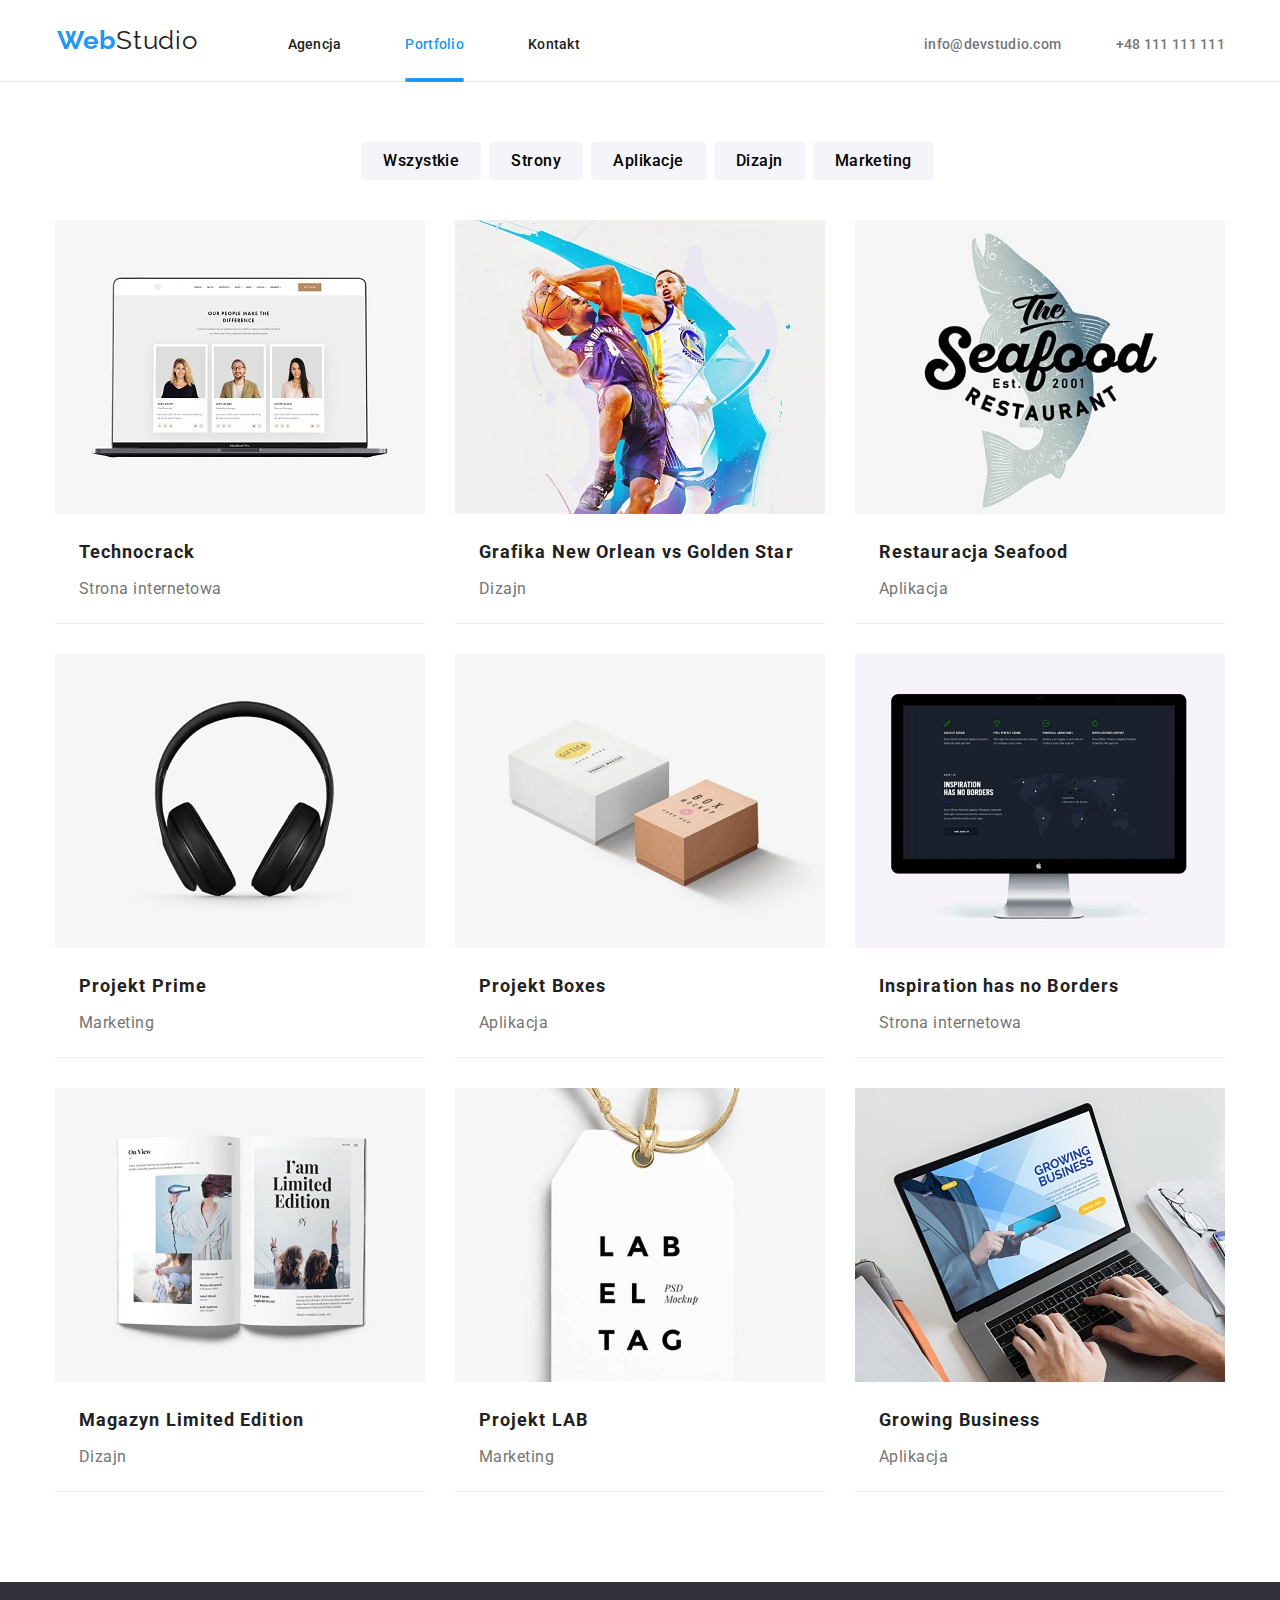
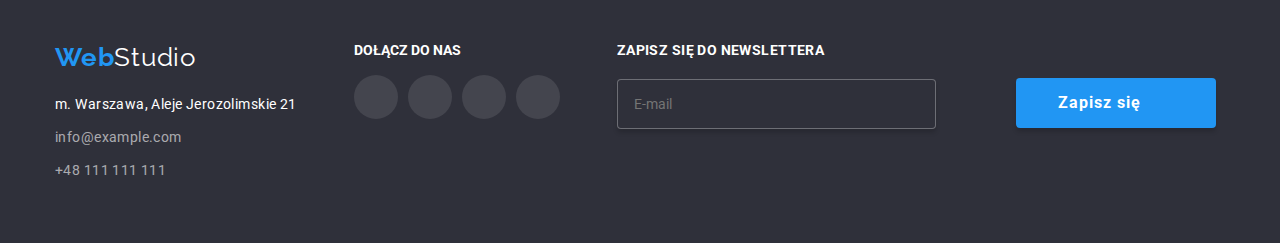
==== commit 73397a67: "imgs' update" ====
--- a/portfolio.html
+++ b/portfolio.html
@@ -98,8 +98,17 @@
             <figure class="products__product-tile">
               <div class="products__animation-field">
                 <img class = "products__img"
-                src="images/portfolio1.jpg"
-                alt="Technocrack"
+                alt="Product example"
+                src="images/portfolio1-mob.jpg"
+                srcset="
+                images/portfolio1-desk.jpg 370w,
+                images/portfolio1-tab.jpg 354w,
+                images/portfolio1-mob.jpg 450w,
+                images/portfolio1-desk@2x.jpg 740w,
+                images/portfolio1-tab@2x.jpg 708w,
+                images/portfolio1-mob@2x.jpg 900w
+                "
+                sizes="(min-width: 769px) 370px, (min-width: 481px) 354px, (min-width: 1px) 450px"
                 />
                 <div class="products__card-popup-box"><span class="products__card-popup-description">Technocrack jest popularną platformą wykorzystywaną do rozpowszechniania koronawirusa. Firmy wykorzystują tę platformę do celów szpiegowskich i ataków na niezabezpieczone serwery konkurencji</span></div> 
               </div>
@@ -110,8 +119,17 @@
             <figure class="products__product-tile">
               <div class="products__animation-field">
                 <img class = "products__img"
-                src="images/portfolio2.jpg"
-                alt="Basketball duel"
+                alt="Product example"
+                src="images/portfolio2-mob.jpg"
+                srcset="
+                images/portfolio2-desk.jpg 370w,
+                images/portfolio2-tab.jpg 354w,
+                images/portfolio2-mob.jpg 450w,
+                images/portfolio2-desk@2x.jpg 740w,
+                images/portfolio2-tab@2x.jpg 708w,
+                images/portfolio2-mob@2x.jpg 900w
+                "
+                sizes="(min-width: 769px) 370px, (min-width: 481px) 354px, (min-width: 1px) 450px"
                 />
                 <div class="products__card-popup-box"><span class="products__card-popup-description">Technocrack jest popularną platformą wykorzystywaną do rozpowszechniania koronawirusa. Firmy wykorzystują tę platformę do celów szpiegowskich i ataków na niezabezpieczone serwery konkurencji</span></div> 
               </div>
@@ -122,8 +140,17 @@
             <figure class="products__product-tile">
               <div class="products__animation-field">
                 <img class = "products__img"
-                src="images/portfolio3.jpg"
-                alt="The Seafood restaurant"
+                alt="Product example"
+                src="images/portfolio3-mob.jpg"
+                srcset="
+                images/portfolio3-desk.jpg 370w,
+                images/portfolio3-tab.jpg 354w,
+                images/portfolio3-mob.jpg 450w,
+                images/portfolio3-desk@2x.jpg 740w,
+                images/portfolio3-tab@2x.jpg 708w,
+                images/portfolio3-mob@2x.jpg 900w
+                "
+                sizes="(min-width: 769px) 370px, (min-width: 481px) 354px, (min-width: 1px) 450px"
                 />
                 <div class="products__card-popup-box"><span class="products__card-popup-description">Technocrack jest popularną platformą wykorzystywaną do rozpowszechniania koronawirusa. Firmy wykorzystują tę platformę do celów szpiegowskich i ataków na niezabezpieczone serwery konkurencji</span></div> 
               </div>
@@ -134,8 +161,17 @@
             <figure class="products__product-tile">
               <div class="products__animation-field">
                 <img class = "products__img"
-                src="images/portfolio4.jpg"
-                alt="Headphones"
+                alt="Product example"
+                src="images/portfolio4-mob.jpg"
+                srcset="
+                images/portfolio4-desk.jpg 370w,
+                images/portfolio4-tab.jpg 354w,
+                images/portfolio4-mob.jpg 450w,
+                images/portfolio4-desk@2x.jpg 740w,
+                images/portfolio4-tab@2x.jpg 708w,
+                images/portfolio4-mob@2x.jpg 900w
+                "
+                sizes="(min-width: 769px) 370px, (min-width: 481px) 354px, (min-width: 1px) 450px"
                 />
                 <div class="products__card-popup-box"><span class="products__card-popup-description">Technocrack jest popularną platformą wykorzystywaną do rozpowszechniania koronawirusa. Firmy wykorzystują tę platformę do celów szpiegowskich i ataków na niezabezpieczone serwery konkurencji</span></div> 
               </div>
@@ -146,8 +182,17 @@
             <figure class="products__product-tile">
               <div class="products__animation-field">
                 <img class = "products__img"
-                src="images/portfolio5.jpg"
-                alt="Boxes"
+                alt="Product example"
+                src="images/portfolio5-mob.jpg"
+                srcset="
+                images/portfolio5-desk.jpg 370w,
+                images/portfolio5-tab.jpg 354w,
+                images/portfolio5-mob.jpg 450w,
+                images/portfolio5-desk@2x.jpg 740w,
+                images/portfolio5-tab@2x.jpg 708w,
+                images/portfolio5-mob@2x.jpg 900w
+                "
+                sizes="(min-width: 769px) 370px, (min-width: 481px) 354px, (min-width: 1px) 450px"
                 />
                 <div class="products__card-popup-box"><span class="products__card-popup-description">Technocrack jest popularną platformą wykorzystywaną do rozpowszechniania koronawirusa. Firmy wykorzystują tę platformę do celów szpiegowskich i ataków na niezabezpieczone serwery konkurencji</span></div> 
               </div>
@@ -158,8 +203,17 @@
             <figure class="products__product-tile">
               <div class="products__animation-field">
                 <img class = "products__img"
-                src="images/portfolio6.jpg"
-                alt="A dark webpage"
+                alt="Product example"
+                src="images/portfolio6-mob.jpg"
+                srcset="
+                images/portfolio6-desk.jpg 370w,
+                images/portfolio6-tab.jpg 354w,
+                images/portfolio6-mob.jpg 450w,
+                images/portfolio6-desk@2x.jpg 740w,
+                images/portfolio6-tab@2x.jpg 708w,
+                images/portfolio6-mob@2x.jpg 900w
+                "
+                sizes="(min-width: 769px) 370px, (min-width: 481px) 354px, (min-width: 1px) 450px"
                 />
                 <div class="products__card-popup-box"><span class="products__card-popup-description">Technocrack jest popularną platformą wykorzystywaną do rozpowszechniania koronawirusa. Firmy wykorzystują tę platformę do celów szpiegowskich i ataków na niezabezpieczone serwery konkurencji</span></div> 
               </div>
@@ -170,8 +224,17 @@
             <figure class="products__product-tile">
               <div class="products__animation-field">
                 <img class = "products__img"
-                src="images/portfolio7.jpg"
-                alt="A magasine"
+                alt="Product example"
+                src="images/portfolio7-mob.jpg"
+                srcset="
+                images/portfolio7-desk.jpg 370w,
+                images/portfolio7-tab.jpg 354w,
+                images/portfolio7-mob.jpg 450w,
+                images/portfolio7-desk@2x.jpg 740w,
+                images/portfolio7-tab@2x.jpg 708w,
+                images/portfolio7-mob@2x.jpg 900w
+                "
+                sizes="(min-width: 769px) 370px, (min-width: 481px) 354px, (min-width: 1px) 450px"
                 />
                 <div class="products__card-popup-box"><span class="products__card-popup-description">Technocrack jest popularną platformą wykorzystywaną do rozpowszechniania koronawirusa. Firmy wykorzystują tę platformę do celów szpiegowskich i ataków na niezabezpieczone serwery konkurencji</span></div> 
               </div>
@@ -182,8 +245,17 @@
             <figure class="products__product-tile">
               <div class="products__animation-field">
                 <img class = "products__img"
-                src="images/portfolio8.jpg"
-                alt="A label"
+                alt="Product example"
+                src="images/portfolio8-mob.jpg"
+                srcset="
+                images/portfolio8-desk.jpg 370w,
+                images/portfolio8-tab.jpg 354w,
+                images/portfolio8-mob.jpg 450w,
+                images/portfolio8-desk@2x.jpg 740w,
+                images/portfolio8-tab@2x.jpg 708w,
+                images/portfolio8-mob@2x.jpg 900w
+                "
+                sizes="(min-width: 769px) 370px, (min-width: 481px) 354px, (min-width: 1px) 450px"
                 />
                 <div class="products__card-popup-box"><span class="products__card-popup-description">Technocrack jest popularną platformą wykorzystywaną do rozpowszechniania koronawirusa. Firmy wykorzystują tę platformę do celów szpiegowskich i ataków na niezabezpieczone serwery konkurencji</span></div> 
               </div>
@@ -194,8 +266,17 @@
             <figure class="products__product-tile">
               <div class="products__animation-field">
                 <img class = "products__img"
-                src="images/portfolio9.jpg"
-                alt="Hands on a notebook"
+                alt="Product example"
+                src="images/portfolio9-mob.jpg"
+                srcset="
+                images/portfolio9-desk.jpg 370w,
+                images/portfolio9-tab.jpg 354w,
+                images/portfolio9-mob.jpg 450w,
+                images/portfolio9-desk@2x.jpg 740w,
+                images/portfolio9-tab@2x.jpg 708w,
+                images/portfolio9-mob@2x.jpg 900w
+                "
+                sizes="(min-width: 769px) 370px, (min-width: 481px) 354px, (min-width: 1px) 450px"
                 />
                 <div class="products__card-popup-box"><span class="products__card-popup-description">Technocrack jest popularną platformą wykorzystywaną do rozpowszechniania koronawirusa. Firmy wykorzystują tę platformę do celów szpiegowskich i ataków na niezabezpieczone serwery konkurencji</span></div> 
               </div>
--- a/css/main.min.css
+++ b/css/main.min.css
@@ -1 +1 @@
-.box-headline{padding:118px 59px;background-image:url(../images/background-photo.jpg),-webkit-gradient(linear, left top, right top, from(rgba(47, 48, 58, 0.4)), to(rgba(47, 48, 58, 0.4)));background-image:url(../images/background-photo.jpg),linear-gradient(to right, rgba(47, 48, 58, 0.4), rgba(47, 48, 58, 0.4));background-position:50% 50%;background-repeat:no-repeat;background-size:1600px;background-color:#2f303a}.headline{line-height:1.61;text-transform:uppercase;color:#fff;max-width:365px;margin:0px auto;font-size:25px;font-weight:900;letter-spacing:.06em;text-align:center}.order-button{font-weight:700;font-size:16px;line-height:1.88;-webkit-box-align:center;-ms-flex-align:center;align-items:center;text-align:center;letter-spacing:.06em;color:#fff;background:#2196f3;-webkit-box-shadow:0px 4px 4px rgba(0,0,0,.15);box-shadow:0px 4px 4px rgba(0,0,0,.15);border-radius:4px;cursor:pointer;border:none;width:200px;height:50px;display:block;margin-left:auto;margin-right:auto;margin-top:30px;padding:0px}.ordering-form__comment-field,.ordering-form__input,.products__product-tile,.filter-button,.mobile-nav__mail,.mobile-nav__phone,.mobile-nav__contact,.mobile-nav__portfolio,.mobile-nav__agency,.socials__circle--footer,.footer-block__Webstudio,.footer-block__contact-info,.footer-block__address,.footer,.socials__circle,.clients__background{-webkit-transition-property:color,fill,background-color,-webkit-box-shadow;transition-property:color,fill,background-color,-webkit-box-shadow;transition-property:color,fill,background-color,box-shadow;transition-property:color,fill,background-color,box-shadow,-webkit-box-shadow;-webkit-transition-duration:250ms;transition-duration:250ms;-webkit-transition-timing-function:cubic-bezier(0.4, 0, 0.2, 1);transition-timing-function:cubic-bezier(0.4, 0, 0.2, 1)}.clients{display:-webkit-box;display:-ms-flexbox;display:flex;padding-left:0px;margin:0px;list-style-type:none;-ms-flex-wrap:wrap;flex-wrap:wrap;-webkit-box-pack:center;-ms-flex-pack:center;justify-content:center}.clients__background{width:100%;height:92px;border-radius:4px;display:-webkit-box;display:-ms-flexbox;display:flex;-webkit-box-pack:center;-ms-flex-pack:center;justify-content:center;-webkit-box-align:center;-ms-flex-align:center;align-items:center;fill:#afb1b8;border:solid #afb1b8 1px}.clients__background:hover,.clients__backgroundfocus{fill:#2196f3;border:solid #2196f3 1px;cursor:pointer}.clients__client{-ms-flex-preferred-size:calc(50% - 30px);flex-basis:calc(50% - 30px)}.clients__client:nth-child(2n-1){margin-right:15px}.clients__client:nth-child(2n){margin-left:15px}.clients__client:nth-child(3),.clients__client:nth-child(4){margin-top:30px;margin-bottom:30px}.ordering-form__comment-field,.ordering-form__input,.products__product-tile,.filter-button,.mobile-nav__mail,.mobile-nav__phone,.mobile-nav__contact,.mobile-nav__portfolio,.mobile-nav__agency,.socials__circle--footer,.footer-block__Webstudio,.footer-block__contact-info,.footer-block__address,.footer,.socials__circle,.clients__background{-webkit-transition-property:color,fill,background-color,-webkit-box-shadow;transition-property:color,fill,background-color,-webkit-box-shadow;transition-property:color,fill,background-color,box-shadow;transition-property:color,fill,background-color,box-shadow,-webkit-box-shadow;-webkit-transition-duration:250ms;transition-duration:250ms;-webkit-transition-timing-function:cubic-bezier(0.4, 0, 0.2, 1);transition-timing-function:cubic-bezier(0.4, 0, 0.2, 1)}.section--team{background-color:#f5f4fa}.employees{margin:0px;padding:0px;list-style-type:none}.employees__employee{background-color:#f5f4fa;text-align:center;margin:auto 15px}.employees__employee-tile{min-width:320px;margin:0px;border-bottom-left-radius:4px;border-bottom-right-radius:4px;background-color:#fff;-webkit-box-shadow:0px 2px 1px rgba(0,0,0,.2),0px 1px 1px rgba(0,0,0,.14),0px 1px 3px rgba(0,0,0,.12);box-shadow:0px 2px 1px rgba(0,0,0,.2),0px 1px 1px rgba(0,0,0,.14),0px 1px 3px rgba(0,0,0,.12)}.employees__name{font-weight:500;font-size:16px;line-height:1.19;letter-spacing:.03em;padding-top:30px;-webkit-margin-before:0px;margin-block-start:0px;-webkit-margin-after:0px;margin-block-end:0px}.employees__title{font-size:16px;font-weight:400;line-height:1.19;letter-spacing:.03em;color:#757575;padding-top:10px;-webkit-margin-before:0px;margin-block-start:0px;-webkit-margin-after:0px;margin-block-end:0px}.employees__img-employee{display:block;min-width:320px;width:100%;height:100%}.employees__employee:not(:last-child){margin-bottom:30px}.socials{display:-webkit-box;display:-ms-flexbox;display:flex;-webkit-box-pack:center;-ms-flex-pack:center;justify-content:center;margin-top:16px;padding-bottom:24px;padding-left:0px;list-style-type:none}.socials__circle{width:44px;height:44px;border-radius:50%;display:-webkit-box;display:-ms-flexbox;display:flex;-webkit-box-pack:center;-ms-flex-pack:center;justify-content:center;-webkit-box-align:center;-ms-flex-align:center;align-items:center;fill:#afb1b8}.socials__circle:hover,.socials__circle:focus{background-color:#2196f3;fill:#fff;cursor:pointer}.socials__icon:not(:last-child){margin-right:10px}.strengths{margin-top:0px;margin-bottom:0px;padding-left:0px;list-style-type:none}.strengths__icon-background{display:-webkit-box;display:-ms-flexbox;display:flex;margin:auto 15px;height:120px;-webkit-box-align:center;-ms-flex-align:center;align-items:center;-webkit-box-pack:center;-ms-flex-pack:center;justify-content:center}.strengths__heading{text-align:center;font-weight:700;line-height:1.17;letter-spacing:.03em;text-transform:uppercase;-webkit-margin-before:0px;margin-block-start:0px;-webkit-margin-after:0px;margin-block-end:0px}.strengths__text{line-height:1.71;letter-spacing:.03em;color:#757575;padding-top:10px;-webkit-margin-before:0px;margin-block-start:0px;-webkit-margin-after:0px;margin-block-end:0px}.strengths__strength{margin-left:15px;margin-right:15px}.strengths__strength:not(:last-child){margin-bottom:30px}.desk{position:fixed;visibility:hidden}.ordering-form__comment-field,.ordering-form__input,.products__product-tile,.filter-button,.mobile-nav__mail,.mobile-nav__phone,.mobile-nav__contact,.mobile-nav__portfolio,.mobile-nav__agency,.socials__circle--footer,.footer-block__Webstudio,.footer-block__contact-info,.footer-block__address,.footer,.clients__background,.socials__circle{-webkit-transition-property:color,fill,background-color,-webkit-box-shadow;transition-property:color,fill,background-color,-webkit-box-shadow;transition-property:color,fill,background-color,box-shadow;transition-property:color,fill,background-color,box-shadow,-webkit-box-shadow;-webkit-transition-duration:250ms;transition-duration:250ms;-webkit-transition-timing-function:cubic-bezier(0.4, 0, 0.2, 1);transition-timing-function:cubic-bezier(0.4, 0, 0.2, 1)}.container--footer{padding-top:60px;padding-bottom:60px;background-color:#2f303a}.footer-elements{margin:0px;list-style-type:none;text-align:center;padding:0px}.footer-block__Webstudio,.footer-block__contact-info,.footer-block__address{text-decoration:none}.footer-block__Web{color:#2196f3;font-weight:700}.footer-block__Webstudio{font-size:26px;font-weight:400;font-family:"Raleway",sans-serif;line-height:1.19;letter-spacing:.03em;color:#fff;display:block;margin-bottom:20px}.footer-block__contact-info{color:#212121;line-height:1.71;letter-spacing:.03em;color:rgba(255,255,255,.6);background-color:#2f303a;display:block}.footer-block__contact-info:hover,.footer-block__contact-info:focus{color:#2196f3}.footer-block__contact-info:nth-child(3){margin-bottom:9px}.footer-block__address{line-height:1.71;letter-spacing:.03em;color:#fff;background-color:#2f303a;font-style:normal;display:block;margin-bottom:9px}.footer-block:nth-child(2){margin:60px auto}.join-us{color:#fff;font-weight:700;line-height:1.14;letter-spacing:0,3em}.socials{display:-webkit-box;display:-ms-flexbox;display:flex;margin-top:16px;padding-bottom:30px;padding-left:0px;list-style-type:none}.socials--footer{display:-webkit-box;display:-ms-flexbox;display:flex;margin-top:20px;padding-bottom:30px;padding-left:0px;list-style-type:none}.socials__icon:not(:last-child){margin-right:10px}.socials__icon--footer:nth-child(1){margin-left:0px}.socials__icon--footer:not(:last-child){margin-right:10px}.socials__circle{width:44px;height:44px;border-radius:50%;display:-webkit-box;display:-ms-flexbox;display:flex;-webkit-box-pack:center;-ms-flex-pack:center;justify-content:center;-webkit-box-align:center;-ms-flex-align:center;align-items:center;fill:#afb1b8}.socials__circle:hover,.socials__circle:focus{background-color:#2196f3;fill:#fff;cursor:pointer}.socials__circle--footer{width:44px;height:44px;border-radius:50%;display:-webkit-box;display:-ms-flexbox;display:flex;-webkit-box-pack:center;-ms-flex-pack:center;justify-content:center;-webkit-box-align:center;-ms-flex-align:center;align-items:center;fill:#fff;background-color:rgba(255,255,255,.1019607843);margin-top:0px}.socials__circle--footer:hover,.socials__circle--footer:focus{background-color:#2196f3;fill:#fff;cursor:pointer}.newsletter-box{position:relative}.newsletter-slogan{font-weight:700;line-height:1.14;letter-spacing:.03em;text-align:left;color:#fff}.newsletter{display:-webkit-box;display:-ms-flexbox;display:flex;-webkit-box-pack:center;-ms-flex-pack:center;justify-content:center}.newsletter__mail{position:relative;-ms-flex-preferred-size:calc(100% - 30px);flex-basis:calc(100% - 30px);max-width:450px;margin:auto 15px}.newsletter__input{width:100%;height:50px;padding:0px 0px 0px 16px;border:1px solid rgba(255,255,255,.3019607843);border-radius:4px;-webkit-box-shadow:0px 4px 4px 0px rgba(0,0,0,.1490196078);box-shadow:0px 4px 4px 0px rgba(0,0,0,.1490196078);background-color:#2f303a;color:rgba(255,255,255,.6);margin-top:20px}.newsletter__input:hover,.newsletter__input:focus{outline:none;border-color:rgba(255,255,255,.3019607843)}.submit-button-newsletter-box{position:relative}.submit-button-newsletter{display:block;margin:20px auto auto auto;height:50px;width:200px;border-radius:4px;background-color:#2196f3;color:#fff;font-size:16px;font-weight:700;line-height:1.875;letter-spacing:.06em;border:none;padding:0px;-webkit-box-shadow:0px 4px 4px 0px rgba(0,0,0,.1490196078);box-shadow:0px 4px 4px 0px rgba(0,0,0,.1490196078);position:relative}.submit-button-newsletter:focus,.submit-button-newsletter:hover{cursor:pointer}.submit-button-newsletter__icon{position:absolute;left:160px;top:13px}.submit-button-newsletter__text{position:absolute;left:42px;top:10px}.ordering-form__comment-field,.ordering-form__input,.products__product-tile,.filter-button,.mobile-nav__mail,.mobile-nav__phone,.mobile-nav__contact,.mobile-nav__portfolio,.mobile-nav__agency,.clients__background,.socials__circle,.footer,.footer-block__Webstudio,.footer-block__contact-info,.footer-block__address,.socials__circle--footer{-webkit-transition-property:color,fill,background-color,-webkit-box-shadow;transition-property:color,fill,background-color,-webkit-box-shadow;transition-property:color,fill,background-color,box-shadow;transition-property:color,fill,background-color,box-shadow,-webkit-box-shadow;-webkit-transition-duration:250ms;transition-duration:250ms;-webkit-transition-timing-function:cubic-bezier(0.4, 0, 0.2, 1);transition-timing-function:cubic-bezier(0.4, 0, 0.2, 1)}.header{border-bottom:solid #ececec 1px}.box-menu{margin:10px auto}.box-menu__box-nav{-webkit-box-pack:justify;-ms-flex-pack:justify;justify-content:space-between;display:-webkit-box;display:-ms-flexbox;display:flex;-webkit-box-align:center;-ms-flex-align:center;align-items:center}.box-menu__mobile-menu-icon{margin-right:10px;cursor:pointer}.box-menu__mobile-menu-icon:hover,.box-menu__mobile-menu-icon:focus{fill:#2196f3}.box-menu__Web{color:#2196f3;font-weight:700}.box-menu__Webstudio-header{text-decoration:none;font-size:26px;font-weight:400;font-family:"Raleway",sans-serif;line-height:1.19;letter-spacing:.03em;color:#000;margin-left:15px;color:#212121}.box-menu__Webstudio-header:hover,.box-menu__Webstudio-header:focus{color:#000;font-size:26px;font-weight:700}.js-menu-container{visibility:hidden;-webkit-transition-property:opacity,visibility;transition-property:opacity,visibility;-webkit-transition-duration:700ms;transition-duration:700ms;opacity:0%;pointer-events:none;position:fixed;top:0px;right:0px}.is-open{visibility:visible;-webkit-transition-property:opacity,visibility;transition-property:opacity,visibility;-webkit-transition-duration:700ms;transition-duration:700ms;opacity:100%;pointer-events:all;z-index:20}.mobile-nav-close-button{position:fixed;top:10px;right:15px;cursor:pointer}.mobile-nav{width:100%;height:100%;background-color:#fff}.mobile-nav__agency{display:block;font-size:40px;text-decoration:none;color:#212121;line-height:1.17;letter-spacing:.02em;font-weight:500;position:absolute;left:40px;top:48px}.mobile-nav__agency:hover,.mobile-nav__agency:focus{fill:#2196f3;color:#2196f3;font-weight:500}.mobile-nav__portfolio{display:block;font-size:40px;text-decoration:none;color:#212121;line-height:1.17;letter-spacing:.02em;font-weight:500;position:absolute;left:40px;top:132px}.mobile-nav__portfolio:hover,.mobile-nav__portfolio:focus{fill:#2196f3;color:#2196f3;font-weight:500}.mobile-nav__contact{display:block;font-size:40px;position:absolute;left:40px;top:212px;text-decoration:none;color:#212121;line-height:1.17;letter-spacing:.02em;font-weight:500;position:absolute;left:40px}.mobile-nav__contact:hover,.mobile-nav__contact:focus{fill:#2196f3;color:#2196f3;font-weight:500}.mobile-nav__phone{display:block;font-size:34px;position:absolute;text-decoration:none;color:#2196f3;line-height:1.17;letter-spacing:.02em;font-weight:500;position:absolute;left:40px;bottom:194px;min-width:320px}.mobile-nav__phone:hover,.mobile-nav__phone:focus{fill:#2196f3;color:#2196f3;font-weight:500}.mobile-nav__mail{display:block;font-size:24px;text-decoration:none;color:#757575;line-height:1.17;letter-spacing:.02em;font-weight:500;position:absolute;left:40px;bottom:134px}.mobile-nav__mail:hover,.mobile-nav__mail:focus{fill:#2196f3;color:#2196f3;font-weight:500}.mobile-nav__socials{list-style-type:none}.mobile-nav__social-link{text-decoration:none;color:#2196f3}.mobile-nav__social{color:#2196f3;font-size:18px;font-size:18px;font-weight:500;line-height:1.22;letter-spacing:.02em}.mobile-nav__social:nth-child(1){position:absolute;bottom:48px;left:40px;padding-right:10px;border-right:1px solid rgba(33,33,33,.2)}.mobile-nav__social:nth-child(2){position:absolute;bottom:48px;left:145px;padding-right:10px;border-right:1px solid rgba(33,33,33,.2)}.mobile-nav__social:nth-child(3){position:absolute;bottom:48px;left:224px;padding-right:10px;border-right:1px solid rgba(33,33,33,.2)}.mobile-nav__social:nth-child(4){position:absolute;bottom:48px;left:325px}.not-mobile{visibility:hidden;position:fixed}.ordering-form__comment-field,.ordering-form__input,.products__product-tile,.filter-button,.clients__background,.socials__circle,.footer,.footer-block__Webstudio,.footer-block__contact-info,.footer-block__address,.socials__circle--footer,.mobile-nav__agency,.mobile-nav__portfolio,.mobile-nav__contact,.mobile-nav__phone,.mobile-nav__mail{-webkit-transition-property:color,fill,background-color,-webkit-box-shadow;transition-property:color,fill,background-color,-webkit-box-shadow;transition-property:color,fill,background-color,box-shadow;transition-property:color,fill,background-color,box-shadow,-webkit-box-shadow;-webkit-transition-duration:250ms;transition-duration:250ms;-webkit-transition-timing-function:cubic-bezier(0.4, 0, 0.2, 1);transition-timing-function:cubic-bezier(0.4, 0, 0.2, 1)}.filters{display:-webkit-box;display:-ms-flexbox;display:flex;-ms-flex-wrap:wrap;flex-wrap:wrap;padding-bottom:40px;padding-left:0px;list-style-type:none;margin:0px 0px 0px 15px}.filter-button{font-weight:500;font-size:16px;line-height:1.63;letter-spacing:.03em;background:#f5f4fa;border-radius:4px;text-align:center;border-radius:4px;border:none;margin-right:8px;margin-bottom:15px;cursor:pointer}.filter-button:hover,.filter-button:focus{color:#fff;background:#2196f3;-webkit-box-shadow:0px 2px 2px 0px rgba(0,0,0,.1215686275),0px 1px 2px 0px rgba(0,0,0,.0784313725),0px 3px 1px 0px rgba(0,0,0,.1019607843);box-shadow:0px 2px 2px 0px rgba(0,0,0,.1215686275),0px 1px 2px 0px rgba(0,0,0,.0784313725),0px 3px 1px 0px rgba(0,0,0,.1019607843)}.filter-button--all{padding:6px 13px}.filter-button--sites{padding:6px 39px}.filter-button--apps{padding:6px 38px}.filter-button--design{padding:6px 28px}.filter-button--marketing{padding:6px 26px}.ordering-form__comment-field,.ordering-form__input,.products__product-tile,.clients__background,.socials__circle,.footer,.footer-block__Webstudio,.footer-block__contact-info,.footer-block__address,.socials__circle--footer,.mobile-nav__agency,.mobile-nav__portfolio,.mobile-nav__contact,.mobile-nav__phone,.mobile-nav__mail,.filter-button{-webkit-transition-property:color,fill,background-color,-webkit-box-shadow;transition-property:color,fill,background-color,-webkit-box-shadow;transition-property:color,fill,background-color,box-shadow;transition-property:color,fill,background-color,box-shadow,-webkit-box-shadow;-webkit-transition-duration:250ms;transition-duration:250ms;-webkit-transition-timing-function:cubic-bezier(0.4, 0, 0.2, 1);transition-timing-function:cubic-bezier(0.4, 0, 0.2, 1)}.products{margin:0px;padding:0px;list-style-type:none}.products__name{margin:0px;font-weight:700;font-size:18px;line-height:2;letter-spacing:.06em;padding-left:24px;padding-top:20px}.products__category{margin:0px;font-size:16px;line-height:1.88;letter-spacing:.03em;color:#757575;font-weight:400;padding-left:24px;padding-top:4px;padding-bottom:19px}.products__product-tile{margin-left:15px;margin-right:15px;max-width:100%;min-width:331px}.products__product-tile:hover,.products__product-tile:focus{-webkit-box-shadow:1px 4px 6px 0px rgba(0,0,0,.1607843137),0px 4px 4px 0px rgba(0,0,0,.0588235294),0px 1px 1px 0px rgba(0,0,0,.1215686275);box-shadow:1px 4px 6px 0px rgba(0,0,0,.1607843137),0px 4px 4px 0px rgba(0,0,0,.0588235294),0px 1px 1px 0px rgba(0,0,0,.1215686275);cursor:pointer}.products__product-tile:not(:last-child){margin-bottom:30px}.products__img{display:block;width:100%}.products__animation-field{position:relative;overflow:hidden}.products__card-popup-box{background-color:rgba(33,150,243,.8980392157);height:100%;width:100%;display:-webkit-box;display:-ms-flexbox;display:flex;-webkit-box-align:center;-ms-flex-align:center;align-items:center;position:absolute;top:294px;-webkit-transition-property:top;transition-property:top;-webkit-transition-duration:500ms;transition-duration:500ms}.products__product:hover .products__card-popup-box{top:0}.products__card-popup-description{color:#fff;line-height:1.56;letter-spacing:.03em;font-size:18px;padding:49px 45px 49px 24px}.products__bottom{border-bottom:solid #eee 1px}.ordering-form__comment-field,.ordering-form__input,.clients__background,.socials__circle,.footer,.footer-block__Webstudio,.footer-block__contact-info,.footer-block__address,.socials__circle--footer,.mobile-nav__agency,.mobile-nav__portfolio,.mobile-nav__contact,.mobile-nav__phone,.mobile-nav__mail,.filter-button,.products__product-tile{-webkit-transition-property:color,fill,background-color,-webkit-box-shadow;transition-property:color,fill,background-color,-webkit-box-shadow;transition-property:color,fill,background-color,box-shadow;transition-property:color,fill,background-color,box-shadow,-webkit-box-shadow;-webkit-transition-duration:250ms;transition-duration:250ms;-webkit-transition-timing-function:cubic-bezier(0.4, 0, 0.2, 1);transition-timing-function:cubic-bezier(0.4, 0, 0.2, 1)}.modal-window-backdrop{position:fixed;top:0;width:100%;height:100%;background:rgba(0,0,0,.2);-webkit-transition-property:opacity;transition-property:opacity;-webkit-transition-duration:700ms;transition-duration:700ms;opacity:100%}.is-hidden{visibility:hidden;-webkit-transition-property:opacity,visibility;transition-property:opacity,visibility;-webkit-transition-duration:700ms;transition-duration:700ms;opacity:0%;pointer-events:none}.modal-window{position:absolute;-webkit-transform:translate(50%, -50%);transform:translate(50%, -50%);top:50%;right:50%;width:calc(100% - 30px);height:609px;background-color:#fff;border-radius:4px;-webkit-box-shadow:0px 2px 1px 0px rgba(0,0,0,.2),0px 1px 1px 0px rgba(0,0,0,.1411764706),0px 1px 3px 0px rgba(0,0,0,.1215686275);box-shadow:0px 2px 1px 0px rgba(0,0,0,.2),0px 1px 1px 0px rgba(0,0,0,.1411764706),0px 1px 3px 0px rgba(0,0,0,.1215686275);-webkit-transition-property:opacity;transition-property:opacity;-webkit-transition-duration:700ms;transition-duration:700ms;opacity:100%;text-align:center}.modal-window__button-box{text-align:right}.modal-window-button{width:30px;height:30px;border-radius:50%;border:1px solid rgba(0,0,0,.1019607843);background-color:#fff;padding:0px;margin-top:8px;margin-right:8px}.modal-window-button:hover{cursor:pointer}.form-heading{font-size:20px;font-weight:700;line-height:1.5;letter-spacing:.03em;padding-bottom:8px;margin:0px 40px 0px 40px}.ordering-form__name,.ordering-form__phone,.ordering-form__mail,.ordering-form__comment{max-width:370px}.ordering-form__input{width:calc(100% - 80px);height:40px;border:1px solid rgba(33,33,33,.2);border-radius:4px;padding-left:42px}.ordering-form__input:hover,.ordering-form__input:focus{border-color:#2196f3;outline:none}.ordering-form__comment-field{resize:none;width:calc(100% - 80px);height:120px;display:block;margin:auto;padding:12px 16px;border:1px solid rgba(33,33,33,.2);border-radius:4px}.ordering-form__comment-field:hover,.ordering-form__comment-field:focus{border-color:#2196f3;outline:none}.ordering-form__comment-field::-webkit-input-placeholder{color:rgba(117,117,117,.5019607843)}.ordering-form__comment-field::-moz-placeholder{color:rgba(117,117,117,.5019607843)}.ordering-form__comment-field:-ms-input-placeholder{color:rgba(117,117,117,.5019607843)}.ordering-form__comment-field::-ms-input-placeholder{color:rgba(117,117,117,.5019607843)}.ordering-form__comment-field::placeholder{color:rgba(117,117,117,.5019607843)}.ordering-form__name,.ordering-form__phone,.ordering-form__mail,.ordering-form__comment,.ordering-form__formalities{position:relative}.ordering-form__icon{position:absolute;left:55px;top:32px;fill:#212121}.ordering-form__subheading{margin-left:40px;margin-bottom:4px;margin-top:4px;text-align:left;display:block;font-size:12px;line-height:1.17;letter-spacing:.01em;color:#757575}.ordering-form__formalities{color:#757575;line-height:1.71;letter-spacing:.03em}.ordering-form__terms-conditions{color:#2196f3;line-height:1.71;letter-spacing:.03em;text-decoration:underline}.ordering-form__terms-box{position:relative;padding-top:20px;margin:auto 40px}.ordering-form__statement{text-align:center}.ordering-form__input:hover+.ordering-form__icon,.ordering-form__input:focus+.ordering-form__icon,.ordering-form__terms-checkbox:hover+.ordering-form__icon,.ordering-form__terms-checkbox:focus+.ordering-form__icon{fill:#2196f3}.ordering-form__input:hover,.ordering-form__terms-checkbox:hover,.ordering-form__icon:hover{fill:#2196f3}.ordering-form__terms-checkbox{display:inline-block;position:relative;right:202px}.ordering-form__terms-checkbox:hover,.ordering-form__terms-checkbox:focus{border-color:#2196f3;outline:none}.ordering-form__terms-checkbox:checked{z-index:0;opacity:0%}.ordering-form__terms-checkbox:checked+.ordering-form__checkbox-icon--uncheck{z-index:0;opacity:0%}.ordering-form__checkbox-icon{position:absolute;left:0px;top:15px}.ordering-form__checkbox-icon--uncheck{z-index:15;background-color:#fff}.submit-button{position:absolute;left:calc((100% - 200px)/2);bottom:40px;display:block;height:50px;width:200px;border-radius:4px;background-color:#2196f3;color:#fff;font-size:16px;font-weight:700;line-height:1.875;letter-spacing:.06em;border:none;padding:0px;-webkit-box-shadow:0px 4px 4px 0px rgba(0,0,0,.1490196078);box-shadow:0px 4px 4px 0px rgba(0,0,0,.1490196078);cursor:pointer}@media(min-width: 481px)and (max-width: 768px){.not-mobile{visibility:visible;position:relative}.mobile{visibility:hidden;position:fixed}.box-menu{display:-webkit-box;display:-ms-flexbox;display:flex;-ms-flex-wrap:nowrap;flex-wrap:nowrap;-webkit-box-pack:baseline;-ms-flex-pack:baseline;justify-content:baseline;margin-top:13.5px;margin-bottom:13.5px}.box-menu__box-nav{-webkit-box-pack:justify;-ms-flex-pack:justify;justify-content:space-between;display:-webkit-box;display:-ms-flexbox;display:flex;-webkit-box-align:baseline;-ms-flex-align:baseline;align-items:baseline;width:64.45%}.box-menu__contact-box{display:-webkit-box;display:-ms-flexbox;display:flex;-webkit-box-orient:vertical;-webkit-box-direction:normal;-ms-flex-direction:column;flex-direction:column;position:absolute;right:15px}.box-menu__header{-webkit-transition-property:color,fill,background-color,-webkit-box-shadow;transition-property:color,fill,background-color,-webkit-box-shadow;transition-property:color,fill,background-color,box-shadow;transition-property:color,fill,background-color,box-shadow,-webkit-box-shadow;-webkit-transition-duration:250ms;transition-duration:250ms;-webkit-transition-timing-function:cubic-bezier(0.4, 0, 0.2, 1);transition-timing-function:cubic-bezier(0.4, 0, 0.2, 1);text-decoration:none;color:#212121;line-height:1.14;letter-spacing:.02em;font-weight:500;position:relative}.box-menu__header:hover,.box-menu__header:focus{fill:#2196f3;color:#2196f3;font-weight:500}.box-menu__header--active{color:#2196f3;position:relative}.box-menu__header--active::after{content:"";background-color:#2196f3;width:100%;height:4px;border-radius:2px;display:block;position:absolute;top:30px;right:0px}.box-menu__header--contact{fill:#afb1b8;color:#757575;font-size:12px}.box-menu__icon{margin-right:8px}.box-menu__Web{color:#2196f3;font-weight:700}.box-menu__Webstudio-header{text-decoration:none;font-size:26px;font-weight:400;font-family:"Raleway",sans-serif;line-height:1.19;letter-spacing:.03em;color:#000;margin-left:3.11%;margin-right:4.76%;color:#212121}.box-menu__Webstudio-header:hover,.box-menu__Webstudio-header:focus{color:#000;font-size:26px;font-weight:700}}@media(min-width: 481px)and (max-width: 768px){.footer-elements{display:-webkit-box;display:-ms-flexbox;display:flex;-ms-flex-wrap:wrap;flex-wrap:wrap;-ms-flex-pack:distribute;justify-content:space-around}.footer-block:nth-child(1){width:253px}.footer-block:nth-child(2){width:206px;margin:0px}.footer-block:nth-child(3){margin-top:60px;width:450px}.footer-block:nth-child(4){margin:0px 100px}}@media(min-width: 481px)and (max-width: 768px){.modal-window{width:41.41%}.ordering-form__name,.ordering-form__phone,.ordering-form__mail,.ordering-form__comment{max-width:448px}}@media(min-width: 481px)and (max-width: 768px){.strengths{display:-webkit-box;display:-ms-flexbox;display:flex;-ms-flex-wrap:wrap;flex-wrap:wrap}.strengths__strength{-ms-flex-preferred-size:46.1%;flex-basis:46.1%;margin-left:1.95%;margin-right:1.95%}}@media(min-width: 481px)and (max-width: 768px){.clients{display:-webkit-box;display:-ms-flexbox;display:flex;-ms-flex-pack:distribute;justify-content:space-around}.clients__background{width:100%;height:92px;border-radius:4px;display:-webkit-box;display:-ms-flexbox;display:flex;-webkit-box-pack:center;-ms-flex-pack:center;justify-content:center;-webkit-box-align:center;-ms-flex-align:center;align-items:center;fill:#afb1b8;border:solid #afb1b8 1px}.clients__client:nth-child(2n-1){margin-right:0px}.clients__client:nth-child(2n){margin-left:0px}.clients__client:nth-child(3),.clients__client:nth-child(4){margin-top:0px;margin-bottom:0px}.clients__client:nth-child(1),.clients__client:nth-child(2),.clients__client:nth-child(3){margin-bottom:30px}.clients__client{-ms-flex-preferred-size:calc(33.3333333333% - 30px);flex-basis:calc(33.3333333333% - 30px)}}@media(min-width: 481px)and (max-width: 768px){.employees{display:-webkit-box;display:-ms-flexbox;display:flex;-ms-flex-wrap:wrap;flex-wrap:wrap}.employees__employee{-ms-flex-preferred-size:46.1%;flex-basis:46.1%;margin-left:1.95%;margin-right:1.95%}.employees__employee-tile{min-width:0px;margin-top:0px;margin-bottom:0px}.employees__img-employee{min-width:0px}.employees__employee:nth-child(1),.employees__employee:nth-child(2){margin-bottom:30px}.employees__employee:nth-child(4){margin-top:0px}}@media(min-width: 481px)and (max-width: 768px){.filters{-webkit-box-pack:center;-ms-flex-pack:center;justify-content:center}.filter-button{margin-right:6px}}@media(min-width: 481px)and (max-width: 768px){.products{display:-webkit-box;display:-ms-flexbox;display:flex;-ms-flex-wrap:wrap;flex-wrap:wrap}.products__product{-ms-flex-preferred-size:46.1%;flex-basis:46.1%;margin-left:1.95%;margin-right:1.95%}.products__product:not(:last-child){margin-bottom:30px}.products__name{margin:0px 24px 0px 0px}.products__category--tabpadding1{padding-bottom:55px}}@media(min-width: 481px)and (max-width: 768px)and (min-width: 481px)and (max-width: 531px){.products__category--tabpadding4{padding-bottom:55px}}@media(min-width: 481px)and (max-width: 768px)and (min-width: 481px)and (max-width: 645px){.products__category--tabpadding5{padding-bottom:55px}}@media(min-width: 481px)and (max-width: 768px)and (min-width: 481px)and (max-width: 608px){.products__category--tabpadding8{padding-bottom:55px}}@media(min-width: 481px)and (max-width: 768px){.products__product-tile{margin:0px;min-width:0px}}@media(min-width: 481px)and (max-width: 768px)and (min-width: 626px)and (max-width: 695px){.products__card-popup-description{font-size:16px}}@media(min-width: 481px)and (max-width: 768px)and (min-width: 481px)and (max-width: 625px){.products__card-popup-description{font-size:12px}}@media(min-width: 769px){.not-mobile{visibility:visible;position:relative}.mobile{visibility:hidden;position:fixed}.box-menu{display:-webkit-box;display:-ms-flexbox;display:flex;-ms-flex-wrap:nowrap;flex-wrap:nowrap;-webkit-box-align:baseline;-ms-flex-align:baseline;align-items:baseline;-webkit-box-pack:justify;-ms-flex-pack:justify;justify-content:space-between;margin-top:25px;margin-bottom:25px}.box-menu__box-nav{-webkit-box-pack:justify;-ms-flex-pack:justify;justify-content:space-between;display:-webkit-box;display:-ms-flexbox;display:flex;-webkit-box-align:baseline;-ms-flex-align:baseline;align-items:baseline;width:45%}}@media(min-width: 769px)and (max-width: 1000px){.box-menu__box-nav{width:60%}}@media(min-width: 769px){.box-menu__contact-box{right:15px}}@media(min-width: 769px){.box-menu__header{-webkit-transition-property:color,fill,background-color,-webkit-box-shadow;transition-property:color,fill,background-color,-webkit-box-shadow;transition-property:color,fill,background-color,box-shadow;transition-property:color,fill,background-color,box-shadow,-webkit-box-shadow;-webkit-transition-duration:250ms;transition-duration:250ms;-webkit-transition-timing-function:cubic-bezier(0.4, 0, 0.2, 1);transition-timing-function:cubic-bezier(0.4, 0, 0.2, 1);text-decoration:none;color:#212121;line-height:1.14;letter-spacing:.02em;font-weight:500;position:relative}.box-menu__header:hover,.box-menu__header:focus{fill:#2196f3;color:#2196f3;font-weight:500}.box-menu__header--active{color:#2196f3;position:relative}.box-menu__header--active::after{content:"";background-color:#2196f3;width:100%;height:4px;border-radius:2px;display:block;position:absolute;top:41px;right:0px}.box-menu__header--contact{fill:#afb1b8;color:#757575;font-size:14px}}@media(min-width: 769px){.box-menu__icon{margin-right:8px}}@media(min-width: 769px){.box-menu__Web{color:#2196f3;font-weight:700}}@media(min-width: 769px){.box-menu__Webstudio-header{text-decoration:none;font-size:26px;font-weight:400;font-family:"Raleway",sans-serif;line-height:1.19;letter-spacing:.03em;color:#000;margin-left:3.11%;margin-right:4.76%;color:#212121}.box-menu__Webstudio-header:hover,.box-menu__Webstudio-header:focus{color:#000;font-size:26px;font-weight:700}}@media(min-width: 769px){.footer-elements{display:-webkit-box;display:-ms-flexbox;display:flex;-webkit-box-pack:justify;-ms-flex-pack:justify;justify-content:space-between;text-align:left;margin-left:15px;margin-right:15px}.footer{background-color:#2f303a}.footer-block__contact-info{color:#212121;line-height:1.71;letter-spacing:.03em;color:rgba(255,255,255,.6);display:block}.footer-block__address{line-height:1.71;letter-spacing:.03em;color:#fff;background-color:#2f303a;font-style:normal;display:block;margin-bottom:9px}.footer-block:nth-child(1){max-width:246px}.footer-block:nth-child(2){width:206px;margin:0px}.footer-block:nth-child(3){width:29.83%}.footer-block:nth-child(4){width:16%;margin-right:15px}.join-us{color:#fff;font-weight:700;line-height:1.14;letter-spacing:0,3em}.socials{display:-webkit-box;display:-ms-flexbox;display:flex;margin-top:16px;padding-bottom:30px;padding-left:0px;list-style-type:none}.socials--footer{display:-webkit-box;display:-ms-flexbox;display:flex;margin-top:20px;padding-bottom:30px;padding-left:0px;list-style-type:none}.socials__icon:not(:last-child){margin-right:10px}.socials__icon--footer:nth-child(1){margin-left:0px}.socials__icon--footer:not(:last-child){margin-right:10px}.socials__circle{width:44px;height:44px;border-radius:50%;display:-webkit-box;display:-ms-flexbox;display:flex;-webkit-box-pack:center;-ms-flex-pack:center;justify-content:center;-webkit-box-align:center;-ms-flex-align:center;align-items:center;fill:#afb1b8}.socials__circle--footer{width:44px;height:44px;border-radius:50%;display:-webkit-box;display:-ms-flexbox;display:flex;-webkit-box-pack:center;-ms-flex-pack:center;justify-content:center;-webkit-box-align:center;-ms-flex-align:center;align-items:center;fill:#fff;background-color:rgba(255,255,255,.1019607843);margin-top:0px}.newsletter-box{position:relative;width:100%}.newsletter-slogan{font-weight:700;line-height:1.14;letter-spacing:.03em;text-align:left;color:#fff}.newsletter{width:100%;display:-webkit-box;display:-ms-flexbox;display:flex;-webkit-box-pack:start;-ms-flex-pack:start;justify-content:flex-start}.newsletter__mail{position:relative;-ms-flex-preferred-size:calc(100% - 30px);flex-basis:calc(100% - 30px);width:100%;margin:0px}.newsletter__input{width:100%;height:50px;padding:0px 0px 0px 16px;border:1px solid rgba(255,255,255,.3019607843);border-radius:4px;-webkit-box-shadow:0px 4px 4px 0px rgba(0,0,0,.1490196078);box-shadow:0px 4px 4px 0px rgba(0,0,0,.1490196078);background-color:#2f303a;color:rgba(255,255,255,.6);margin-top:20px}.submit-button-newsletter-box{position:relative}.submit-button-newsletter{display:block;margin:36px auto auto auto;height:50px;width:200px;border-radius:4px;background-color:#2196f3;color:#fff;font-size:16px;font-weight:700;line-height:1.875;letter-spacing:.06em;border:none;padding:0px;-webkit-box-shadow:0px 4px 4px 0px rgba(0,0,0,.1490196078);box-shadow:0px 4px 4px 0px rgba(0,0,0,.1490196078);position:relative}.submit-button-newsletter__icon{position:absolute;left:160px;top:13px}.submit-button-newsletter__text{position:absolute;left:42px;top:10px}}@media(min-width: 769px){.modal-window{width:528px}.ordering-form__name,.ordering-form__phone,.ordering-form__mail,.ordering-form__comment{max-width:448px}.ordering-form__terms-checkbox{visibility:hidden}}@media(min-width: 769px){.strengths{display:-webkit-box;display:-ms-flexbox;display:flex;-ms-flex-wrap:nowrap;flex-wrap:nowrap}.strengths__strength{-ms-flex-preferred-size:22.5%;flex-basis:22.5%;margin-left:1.25%;margin-right:1.25%}}@media(min-width: 769px){.employees{display:-webkit-box;display:-ms-flexbox;display:flex;-ms-flex-wrap:nowrap;flex-wrap:nowrap}.employees__employee{-ms-flex-preferred-size:22.5%;flex-basis:22.5%;margin-left:1.25%;margin-right:1.25%}.employees__employee-tile{min-width:0px;margin-top:0px;margin-bottom:0px}.employees__img-employee{min-width:0px}.employees__employee:nth-child(1),.employees__employee:nth-child(2){margin-bottom:30px}.employees__employee:nth-child(4){margin-top:0px}.socials{max-width:206px;margin:16px auto 0px auto;display:-webkit-box;display:-ms-flexbox;display:flex;-webkit-box-pack:justify;-ms-flex-pack:justify;justify-content:space-between}.socials__circle{width:44px;height:44px;border-radius:50%;display:-webkit-box;display:-ms-flexbox;display:flex;-webkit-box-pack:center;-ms-flex-pack:center;justify-content:center;-webkit-box-align:center;-ms-flex-align:center;align-items:center}.socials__icon:not(:last-child){margin-right:0px}}@media(min-width: 769px){.filters{-webkit-box-pack:center;-ms-flex-pack:center;justify-content:center}.filter-button--all{padding:6px 22px;margin:0px 4px}.filter-button--sites{padding:6px 22px;margin:0px 4px}.filter-button--apps{padding:6px 22px;margin:0px 4px}.filter-button--design{padding:6px 22px;margin:0px 4px}.filter-button--marketing{padding:6px 22px;margin:0px 4px}}@media(min-width: 769px){.products{display:-webkit-box;display:-ms-flexbox;display:flex;-ms-flex-wrap:wrap;flex-wrap:wrap}.products__product{-ms-flex-preferred-size:calc(33.3333333333% - 30px);flex-basis:calc(33.3333333333% - 30px);margin-left:15px;margin-right:15px}.products__product:not(:last-child){margin-bottom:30px}.products__name{margin:0px 24px 0px 0px}}@media(min-width: 769px)and (max-width: 1197px){.products__category--tabpadding1{padding-bottom:55px}}@media(min-width: 769px)and (max-width: 1197px){.products__category--tabpadding3{padding-bottom:55px}}@media(min-width: 769px)and (max-width: 976px){.products__category--tabpadding4{padding-bottom:55px}}@media(min-width: 769px)and (max-width: 976px){.products__category--tabpadding5{padding-bottom:55px}}@media(min-width: 769px)and (max-width: 925px){.products__category--tabpadding8{padding-bottom:55px}}@media(min-width: 769px)and (max-width: 925px){.products__category--tabpadding9{padding-bottom:55px}}@media(min-width: 769px){.products__product-tile{margin:0px;min-width:0px}}@media(min-width: 769px)and (max-width: 1180px){.products__card-popup-description{font-size:16px}}@media(min-width: 769px)and (max-width: 1000px){.products__card-popup-description{font-size:14px}}@media(min-width: 769px)and (max-width: 900px){.products__card-popup-description{font-size:12px}}@media(min-width: 769px){.box-headline{padding:200px 252px 200px 252px;background-image:url(../images/background-photo.jpg),-webkit-gradient(linear, left top, right top, from(rgba(47, 48, 58, 0.4)), to(rgba(47, 48, 58, 0.4)));background-image:url(../images/background-photo.jpg),linear-gradient(to right, rgba(47, 48, 58, 0.4), rgba(47, 48, 58, 0.4));background-repeat:no-repeat;background-size:1600px;background-color:#2f303a;max-height:600px}.headline{line-height:1.36;max-width:696px;margin:0px auto;font-size:44px}}@media(min-width: 769px){.clients{display:-webkit-box;display:-ms-flexbox;display:flex;-ms-flex-wrap:nowrap;flex-wrap:nowrap;-ms-flex-pack:distribute;justify-content:space-around}.clients__background{width:100%;height:92px;border-radius:4px;display:-webkit-box;display:-ms-flexbox;display:flex;-webkit-box-pack:center;-ms-flex-pack:center;justify-content:center;-webkit-box-align:center;-ms-flex-align:center;align-items:center;fill:#afb1b8;border:solid #afb1b8 1px}.clients__client:nth-child(2n-1){margin-right:0px}.clients__client:nth-child(2n){margin-left:0px}.clients__client:nth-child(3),.clients__client:nth-child(4){margin-top:0px;margin-bottom:0px}.clients__client:nth-child(1),.clients__client:nth-child(2),.clients__client:nth-child(3){margin-bottom:30px}.clients__client{-ms-flex-preferred-size:calc(16.6666666667% - 30px);flex-basis:calc(16.6666666667% - 30px)}}@media(min-width: 769px){.desk{position:static;visibility:visible}.product-types{display:-webkit-box;display:-ms-flexbox;display:flex;-ms-flex-wrap:nowrap;flex-wrap:nowrap;padding-left:0px;list-style-type:none;-webkit-margin-before:0px;margin-block-start:0px;-webkit-margin-after:0px;margin-block-end:0px}.product-types__product-type{position:relative;-ms-flex-preferred-size:30.83%;flex-basis:30.83%;max-height:294px;margin-left:1.25%;margin-right:1.25%}.product-types__img{vertical-align:top;width:100%;height:100%}.product-types__pic-description-box{background-color:rgba(47,48,58,.8);height:70px;width:100%;display:-webkit-box;display:-ms-flexbox;display:flex;-webkit-box-pack:center;-ms-flex-pack:center;justify-content:center;-webkit-box-align:center;-ms-flex-align:center;align-items:center;position:absolute;bottom:0}.product-types__pic-description{color:#fff;line-height:1.17;font-weight:700;letter-spacing:.03em}}body{font-family:"Roboto",sans-serif;font-size:14px;color:#212121}.container{max-width:480px;min-width:320px;margin-right:auto;margin-left:auto}.section{padding-top:60px;padding-bottom:60px}.section-name{text-align:center;font-weight:700;font-size:28px;line-height:1.17;letter-spacing:.03em;-webkit-box-pack:center;-ms-flex-pack:center;justify-content:center;padding-bottom:30px;-webkit-margin-before:0px;margin-block-start:0px;-webkit-margin-after:0px;margin-block-end:0px}@media(min-width: 481px)and (max-width: 768px){.container{max-width:768px;min-width:508px}}@media(min-width: 769px){.container{max-width:1200px}.container--desk{max-width:9999px}.headline-container{max-width:1200px;margin:0px auto}.section-name{font-size:36px}}+.box-headline{padding:118px 59px;background-image:url(../images/background-photo-mob.jpg),-webkit-gradient(linear, left top, right top, from(rgba(47, 48, 58, 0.4)), to(rgba(47, 48, 58, 0.4)));background-image:url(../images/background-photo-mob.jpg),linear-gradient(to right, rgba(47, 48, 58, 0.4), rgba(47, 48, 58, 0.4));background-position:50% 50%;background-repeat:no-repeat;background-size:cover;background-color:#2f303a}@media(min-device-pixel-ratio: 2),(-webkit-min-device-pixel-ratio: 2),(min-resolution: 192dpi),(min-resolution: 2dppx){.box-headline{background-image:url(../images/background-photo-mob@2x.jpg),-webkit-gradient(linear, left top, right top, from(rgba(47, 48, 58, 0.4)), to(rgba(47, 48, 58, 0.4)));background-image:url(../images/background-photo-mob@2x.jpg),linear-gradient(to right, rgba(47, 48, 58, 0.4), rgba(47, 48, 58, 0.4))}}.headline{line-height:1.61;text-transform:uppercase;color:#fff;max-width:365px;margin:0px auto;font-size:25px;font-weight:900;letter-spacing:.06em;text-align:center}.order-button{font-weight:700;font-size:16px;line-height:1.88;-webkit-box-align:center;-ms-flex-align:center;align-items:center;text-align:center;letter-spacing:.06em;color:#fff;background:#2196f3;-webkit-box-shadow:0px 4px 4px rgba(0,0,0,.15);box-shadow:0px 4px 4px rgba(0,0,0,.15);border-radius:4px;cursor:pointer;border:none;width:200px;height:50px;display:block;margin-left:auto;margin-right:auto;margin-top:30px;padding:0px}.ordering-form__comment-field,.ordering-form__input,.products__product-tile,.filter-button,.mobile-nav__mail,.mobile-nav__phone,.mobile-nav__contact,.mobile-nav__portfolio,.mobile-nav__agency,.socials__circle--footer,.footer-block__Webstudio,.footer-block__contact-info,.footer-block__address,.footer,.socials__circle,.clients__background{-webkit-transition-property:color,fill,background-color,-webkit-box-shadow;transition-property:color,fill,background-color,-webkit-box-shadow;transition-property:color,fill,background-color,box-shadow;transition-property:color,fill,background-color,box-shadow,-webkit-box-shadow;-webkit-transition-duration:250ms;transition-duration:250ms;-webkit-transition-timing-function:cubic-bezier(0.4, 0, 0.2, 1);transition-timing-function:cubic-bezier(0.4, 0, 0.2, 1)}.clients{display:-webkit-box;display:-ms-flexbox;display:flex;padding-left:0px;margin:0px;list-style-type:none;-ms-flex-wrap:wrap;flex-wrap:wrap;-webkit-box-pack:center;-ms-flex-pack:center;justify-content:center}.clients__background{width:100%;height:92px;border-radius:4px;display:-webkit-box;display:-ms-flexbox;display:flex;-webkit-box-pack:center;-ms-flex-pack:center;justify-content:center;-webkit-box-align:center;-ms-flex-align:center;align-items:center;fill:#afb1b8;border:solid #afb1b8 1px}.clients__background:hover,.clients__backgroundfocus{fill:#2196f3;border:solid #2196f3 1px;cursor:pointer}.clients__client{-ms-flex-preferred-size:calc(50% - 30px);flex-basis:calc(50% - 30px)}.clients__client:nth-child(2n-1){margin-right:15px}.clients__client:nth-child(2n){margin-left:15px}.clients__client:nth-child(3),.clients__client:nth-child(4){margin-top:30px;margin-bottom:30px}.ordering-form__comment-field,.ordering-form__input,.products__product-tile,.filter-button,.mobile-nav__mail,.mobile-nav__phone,.mobile-nav__contact,.mobile-nav__portfolio,.mobile-nav__agency,.socials__circle--footer,.footer-block__Webstudio,.footer-block__contact-info,.footer-block__address,.footer,.socials__circle,.clients__background{-webkit-transition-property:color,fill,background-color,-webkit-box-shadow;transition-property:color,fill,background-color,-webkit-box-shadow;transition-property:color,fill,background-color,box-shadow;transition-property:color,fill,background-color,box-shadow,-webkit-box-shadow;-webkit-transition-duration:250ms;transition-duration:250ms;-webkit-transition-timing-function:cubic-bezier(0.4, 0, 0.2, 1);transition-timing-function:cubic-bezier(0.4, 0, 0.2, 1)}.section--team{background-color:#f5f4fa}.employees{margin:0px;padding:0px;list-style-type:none}.employees__employee{background-color:#f5f4fa;text-align:center;margin:auto 15px}.employees__employee-tile{min-width:320px;margin:0px;border-bottom-left-radius:4px;border-bottom-right-radius:4px;background-color:#fff;-webkit-box-shadow:0px 2px 1px rgba(0,0,0,.2),0px 1px 1px rgba(0,0,0,.14),0px 1px 3px rgba(0,0,0,.12);box-shadow:0px 2px 1px rgba(0,0,0,.2),0px 1px 1px rgba(0,0,0,.14),0px 1px 3px rgba(0,0,0,.12)}.employees__name{font-weight:500;font-size:16px;line-height:1.19;letter-spacing:.03em;padding-top:30px;-webkit-margin-before:0px;margin-block-start:0px;-webkit-margin-after:0px;margin-block-end:0px}.employees__title{font-size:16px;font-weight:400;line-height:1.19;letter-spacing:.03em;color:#757575;padding-top:10px;-webkit-margin-before:0px;margin-block-start:0px;-webkit-margin-after:0px;margin-block-end:0px}.employees__img-employee{display:block;min-width:320px;width:100%;height:100%}.employees__employee:not(:last-child){margin-bottom:30px}.socials{display:-webkit-box;display:-ms-flexbox;display:flex;-webkit-box-pack:center;-ms-flex-pack:center;justify-content:center;margin-top:16px;padding-bottom:24px;padding-left:0px;list-style-type:none}.socials__circle{width:44px;height:44px;border-radius:50%;display:-webkit-box;display:-ms-flexbox;display:flex;-webkit-box-pack:center;-ms-flex-pack:center;justify-content:center;-webkit-box-align:center;-ms-flex-align:center;align-items:center;fill:#afb1b8}.socials__circle:hover,.socials__circle:focus{background-color:#2196f3;fill:#fff;cursor:pointer}.socials__icon:not(:last-child){margin-right:10px}.strengths{margin-top:0px;margin-bottom:0px;padding-left:0px;list-style-type:none}.strengths__icon-background{display:-webkit-box;display:-ms-flexbox;display:flex;margin:auto 0px;height:120px;-webkit-box-align:center;-ms-flex-align:center;align-items:center;-webkit-box-pack:center;-ms-flex-pack:center;justify-content:center;background-color:#f5f4fa}.strengths__heading{text-align:center;font-weight:700;line-height:1.17;letter-spacing:.03em;text-transform:uppercase;-webkit-margin-before:0px;margin-block-start:0px;-webkit-margin-after:0px;margin-block-end:0px;margin-top:30px}.strengths__text{line-height:1.71;letter-spacing:.03em;color:#757575;padding-top:10px;-webkit-margin-before:0px;margin-block-start:0px;-webkit-margin-after:0px;margin-block-end:0px}.strengths__strength{margin-left:15px;margin-right:15px}.strengths__strength:not(:last-child){margin-bottom:30px}.desk{position:fixed;visibility:hidden}.ordering-form__comment-field,.ordering-form__input,.products__product-tile,.filter-button,.mobile-nav__mail,.mobile-nav__phone,.mobile-nav__contact,.mobile-nav__portfolio,.mobile-nav__agency,.socials__circle--footer,.footer-block__Webstudio,.footer-block__contact-info,.footer-block__address,.footer,.clients__background,.socials__circle{-webkit-transition-property:color,fill,background-color,-webkit-box-shadow;transition-property:color,fill,background-color,-webkit-box-shadow;transition-property:color,fill,background-color,box-shadow;transition-property:color,fill,background-color,box-shadow,-webkit-box-shadow;-webkit-transition-duration:250ms;transition-duration:250ms;-webkit-transition-timing-function:cubic-bezier(0.4, 0, 0.2, 1);transition-timing-function:cubic-bezier(0.4, 0, 0.2, 1)}.container--footer{padding-top:60px;padding-bottom:60px;background-color:#2f303a}.footer-elements{margin:0px;list-style-type:none;text-align:center;padding:0px}.footer-block__Webstudio,.footer-block__contact-info,.footer-block__address{text-decoration:none}.footer-block__Web{color:#2196f3;font-weight:700}.footer-block__Webstudio{font-size:26px;font-weight:400;font-family:"Raleway",sans-serif;line-height:1.19;letter-spacing:.03em;color:#fff;display:block;margin-bottom:20px}.footer-block__contact-info{color:#212121;line-height:1.71;letter-spacing:.03em;color:rgba(255,255,255,.6);background-color:#2f303a;display:block}.footer-block__contact-info:hover,.footer-block__contact-info:focus{color:#2196f3}.footer-block__contact-info:nth-child(3){margin-bottom:9px}.footer-block__address{line-height:1.71;letter-spacing:.03em;color:#fff;background-color:#2f303a;font-style:normal;display:block;margin-bottom:9px}.footer-block:nth-child(2){margin:60px auto}.footer-block:last-child{display:-webkit-box;display:-ms-flexbox;display:flex;-webkit-box-pack:center;-ms-flex-pack:center;justify-content:center}.join-us{color:#fff;font-weight:700;line-height:1.14;letter-spacing:0,3em}.socials{display:-webkit-box;display:-ms-flexbox;display:flex;margin-top:16px;padding-bottom:30px;padding-left:0px;list-style-type:none}.socials--footer{display:-webkit-box;display:-ms-flexbox;display:flex;margin-top:20px;padding-bottom:30px;padding-left:0px;list-style-type:none}.socials__icon:not(:last-child){margin-right:10px}.socials__icon--footer:nth-child(1){margin-left:0px}.socials__icon--footer:not(:last-child){margin-right:10px}.socials__circle{width:44px;height:44px;border-radius:50%;display:-webkit-box;display:-ms-flexbox;display:flex;-webkit-box-pack:center;-ms-flex-pack:center;justify-content:center;-webkit-box-align:center;-ms-flex-align:center;align-items:center;fill:#afb1b8}.socials__circle:hover,.socials__circle:focus{background-color:#2196f3;fill:#fff;cursor:pointer}.socials__circle--footer{width:44px;height:44px;border-radius:50%;display:-webkit-box;display:-ms-flexbox;display:flex;-webkit-box-pack:center;-ms-flex-pack:center;justify-content:center;-webkit-box-align:center;-ms-flex-align:center;align-items:center;fill:#fff;background-color:rgba(255,255,255,.1019607843);margin-top:0px}.socials__circle--footer:hover,.socials__circle--footer:focus{background-color:#2196f3;fill:#fff;cursor:pointer}.newsletter-box{position:relative}.newsletter-slogan{font-weight:700;line-height:1.14;letter-spacing:.03em;text-align:left;color:#fff}.newsletter{display:-webkit-box;display:-ms-flexbox;display:flex;-webkit-box-pack:center;-ms-flex-pack:center;justify-content:center}.newsletter__mail{position:relative;-ms-flex-preferred-size:calc(100% - 30px);flex-basis:calc(100% - 30px);max-width:450px;margin:auto 15px}.newsletter__input{width:100%;height:50px;padding:0px 0px 0px 16px;border:1px solid rgba(255,255,255,.3019607843);border-radius:4px;-webkit-box-shadow:0px 4px 4px 0px rgba(0,0,0,.1490196078);box-shadow:0px 4px 4px 0px rgba(0,0,0,.1490196078);background-color:#2f303a;color:rgba(255,255,255,.6);margin-top:20px}.newsletter__input:hover,.newsletter__input:focus{outline:none;border-color:rgba(255,255,255,.3019607843)}.submit-button-newsletter-box{position:relative}.submit-button-newsletter{display:block;margin-top:20px;height:50px;width:200px;border-radius:4px;background-color:#2196f3;color:#fff;font-size:16px;font-weight:700;line-height:1.875;letter-spacing:.06em;border:none;padding:0px;-webkit-box-shadow:0px 4px 4px 0px rgba(0,0,0,.1490196078);box-shadow:0px 4px 4px 0px rgba(0,0,0,.1490196078);position:relative}.submit-button-newsletter:focus,.submit-button-newsletter:hover{cursor:pointer}.submit-button-newsletter__icon{position:absolute;left:160px;top:33px}.submit-button-newsletter__text{position:absolute;left:42px;top:10px}.ordering-form__comment-field,.ordering-form__input,.products__product-tile,.filter-button,.mobile-nav__mail,.mobile-nav__phone,.mobile-nav__contact,.mobile-nav__portfolio,.mobile-nav__agency,.clients__background,.socials__circle,.footer,.footer-block__Webstudio,.footer-block__contact-info,.footer-block__address,.socials__circle--footer{-webkit-transition-property:color,fill,background-color,-webkit-box-shadow;transition-property:color,fill,background-color,-webkit-box-shadow;transition-property:color,fill,background-color,box-shadow;transition-property:color,fill,background-color,box-shadow,-webkit-box-shadow;-webkit-transition-duration:250ms;transition-duration:250ms;-webkit-transition-timing-function:cubic-bezier(0.4, 0, 0.2, 1);transition-timing-function:cubic-bezier(0.4, 0, 0.2, 1)}.header{border-bottom:solid #ececec 1px}.box-menu{margin:10px auto}.box-menu__box-nav{-webkit-box-pack:justify;-ms-flex-pack:justify;justify-content:space-between;display:-webkit-box;display:-ms-flexbox;display:flex;-webkit-box-align:center;-ms-flex-align:center;align-items:center}.box-menu__mobile-menu-icon{margin-right:10px;cursor:pointer}.box-menu__mobile-menu-icon:hover,.box-menu__mobile-menu-icon:focus{fill:#2196f3}.box-menu__Web{color:#2196f3;font-weight:700}.box-menu__Webstudio-header{text-decoration:none;font-size:26px;font-weight:400;font-family:"Raleway",sans-serif;line-height:1.19;letter-spacing:.03em;color:#000;margin-left:15px;color:#212121}.box-menu__Webstudio-header:hover,.box-menu__Webstudio-header:focus{color:#000;font-size:26px;font-weight:700}.js-menu-container{visibility:hidden;-webkit-transition-property:opacity,visibility;transition-property:opacity,visibility;-webkit-transition-duration:700ms;transition-duration:700ms;opacity:0%;pointer-events:none;position:fixed;top:0px;right:0px}.is-open{visibility:visible;-webkit-transition-property:opacity,visibility;transition-property:opacity,visibility;-webkit-transition-duration:700ms;transition-duration:700ms;opacity:100%;pointer-events:all;z-index:20}.mobile-nav-close-button{position:fixed;top:10px;right:15px;cursor:pointer}.mobile-nav{width:100%;height:100%;background-color:#fff}.mobile-nav__agency{display:block;font-size:40px;text-decoration:none;color:#212121;line-height:1.17;letter-spacing:.02em;font-weight:500;position:absolute;left:40px;top:48px}.mobile-nav__agency:hover,.mobile-nav__agency:focus{fill:#2196f3;color:#2196f3;font-weight:500}.mobile-nav__portfolio{display:block;font-size:40px;text-decoration:none;color:#212121;line-height:1.17;letter-spacing:.02em;font-weight:500;position:absolute;left:40px;top:132px}.mobile-nav__portfolio:hover,.mobile-nav__portfolio:focus{fill:#2196f3;color:#2196f3;font-weight:500}.mobile-nav__contact{display:block;font-size:40px;position:absolute;left:40px;top:212px;text-decoration:none;color:#212121;line-height:1.17;letter-spacing:.02em;font-weight:500;position:absolute;left:40px}.mobile-nav__contact:hover,.mobile-nav__contact:focus{fill:#2196f3;color:#2196f3;font-weight:500}.mobile-nav__phone{display:block;font-size:34px;position:absolute;text-decoration:none;color:#2196f3;line-height:1.17;letter-spacing:.02em;font-weight:500;position:absolute;left:40px;bottom:194px;min-width:320px}.mobile-nav__phone:hover,.mobile-nav__phone:focus{fill:#2196f3;color:#2196f3;font-weight:500}.mobile-nav__mail{display:block;font-size:24px;text-decoration:none;color:#757575;line-height:1.17;letter-spacing:.02em;font-weight:500;position:absolute;left:40px;bottom:134px}.mobile-nav__mail:hover,.mobile-nav__mail:focus{fill:#2196f3;color:#2196f3;font-weight:500}.mobile-nav__socials{list-style-type:none}.mobile-nav__social-link{text-decoration:none;color:#2196f3}.mobile-nav__social{color:#2196f3;font-size:18px;font-size:18px;font-weight:500;line-height:1.22;letter-spacing:.02em}.mobile-nav__social:nth-child(1){position:absolute;bottom:48px;left:40px;padding-right:10px;border-right:1px solid rgba(33,33,33,.2)}.mobile-nav__social:nth-child(2){position:absolute;bottom:48px;left:145px;padding-right:10px;border-right:1px solid rgba(33,33,33,.2)}.mobile-nav__social:nth-child(3){position:absolute;bottom:48px;left:224px;padding-right:10px;border-right:1px solid rgba(33,33,33,.2)}.mobile-nav__social:nth-child(4){position:absolute;bottom:48px;left:325px}.not-mobile{visibility:hidden;position:fixed}.ordering-form__comment-field,.ordering-form__input,.products__product-tile,.filter-button,.clients__background,.socials__circle,.footer,.footer-block__Webstudio,.footer-block__contact-info,.footer-block__address,.socials__circle--footer,.mobile-nav__agency,.mobile-nav__portfolio,.mobile-nav__contact,.mobile-nav__phone,.mobile-nav__mail{-webkit-transition-property:color,fill,background-color,-webkit-box-shadow;transition-property:color,fill,background-color,-webkit-box-shadow;transition-property:color,fill,background-color,box-shadow;transition-property:color,fill,background-color,box-shadow,-webkit-box-shadow;-webkit-transition-duration:250ms;transition-duration:250ms;-webkit-transition-timing-function:cubic-bezier(0.4, 0, 0.2, 1);transition-timing-function:cubic-bezier(0.4, 0, 0.2, 1)}.filters{display:-webkit-box;display:-ms-flexbox;display:flex;-ms-flex-wrap:wrap;flex-wrap:wrap;padding-bottom:40px;padding-left:0px;list-style-type:none;margin:0px 0px 0px 15px}.filter-button{font-weight:500;font-size:16px;line-height:1.63;letter-spacing:.03em;background:#f5f4fa;border-radius:4px;text-align:center;border-radius:4px;border:none;margin-right:8px;margin-bottom:15px;cursor:pointer}.filter-button:hover,.filter-button:focus{color:#fff;background:#2196f3;-webkit-box-shadow:0px 2px 2px 0px rgba(0,0,0,.1215686275),0px 1px 2px 0px rgba(0,0,0,.0784313725),0px 3px 1px 0px rgba(0,0,0,.1019607843);box-shadow:0px 2px 2px 0px rgba(0,0,0,.1215686275),0px 1px 2px 0px rgba(0,0,0,.0784313725),0px 3px 1px 0px rgba(0,0,0,.1019607843)}.filter-button--all{padding:6px 13px}.filter-button--sites{padding:6px 39px}.filter-button--apps{padding:6px 38px}.filter-button--design{padding:6px 28px}.filter-button--marketing{padding:6px 26px}.ordering-form__comment-field,.ordering-form__input,.products__product-tile,.clients__background,.socials__circle,.footer,.footer-block__Webstudio,.footer-block__contact-info,.footer-block__address,.socials__circle--footer,.mobile-nav__agency,.mobile-nav__portfolio,.mobile-nav__contact,.mobile-nav__phone,.mobile-nav__mail,.filter-button{-webkit-transition-property:color,fill,background-color,-webkit-box-shadow;transition-property:color,fill,background-color,-webkit-box-shadow;transition-property:color,fill,background-color,box-shadow;transition-property:color,fill,background-color,box-shadow,-webkit-box-shadow;-webkit-transition-duration:250ms;transition-duration:250ms;-webkit-transition-timing-function:cubic-bezier(0.4, 0, 0.2, 1);transition-timing-function:cubic-bezier(0.4, 0, 0.2, 1)}.products{margin:0px;padding:0px;list-style-type:none}.products__name{margin:0px;font-weight:700;font-size:18px;line-height:2;letter-spacing:.06em;padding-left:24px;padding-top:20px}.products__category{margin:0px;font-size:16px;line-height:1.88;letter-spacing:.03em;color:#757575;font-weight:400;padding-left:24px;padding-top:4px;padding-bottom:19px}.products__product-tile{margin-left:15px;margin-right:15px;max-width:100%;min-width:331px}.products__product-tile:hover,.products__product-tile:focus{-webkit-box-shadow:1px 4px 6px 0px rgba(0,0,0,.1607843137),0px 4px 4px 0px rgba(0,0,0,.0588235294),0px 1px 1px 0px rgba(0,0,0,.1215686275);box-shadow:1px 4px 6px 0px rgba(0,0,0,.1607843137),0px 4px 4px 0px rgba(0,0,0,.0588235294),0px 1px 1px 0px rgba(0,0,0,.1215686275);cursor:pointer}.products__product-tile:not(:last-child){margin-bottom:30px}.products__img{display:block;width:100%}.products__animation-field{position:relative;overflow:hidden}.products__card-popup-box{background-color:rgba(33,150,243,.8980392157);height:100%;width:100%;display:-webkit-box;display:-ms-flexbox;display:flex;-webkit-box-align:center;-ms-flex-align:center;align-items:center;position:absolute;top:294px;-webkit-transition-property:top;transition-property:top;-webkit-transition-duration:500ms;transition-duration:500ms}.products__product:hover .products__card-popup-box{top:0}.products__card-popup-description{color:#fff;line-height:1.56;letter-spacing:.03em;font-size:18px;padding:49px 45px 49px 24px}.products__bottom{border-bottom:solid #eee 1px}.ordering-form__comment-field,.ordering-form__input,.clients__background,.socials__circle,.footer,.footer-block__Webstudio,.footer-block__contact-info,.footer-block__address,.socials__circle--footer,.mobile-nav__agency,.mobile-nav__portfolio,.mobile-nav__contact,.mobile-nav__phone,.mobile-nav__mail,.filter-button,.products__product-tile{-webkit-transition-property:color,fill,background-color,-webkit-box-shadow;transition-property:color,fill,background-color,-webkit-box-shadow;transition-property:color,fill,background-color,box-shadow;transition-property:color,fill,background-color,box-shadow,-webkit-box-shadow;-webkit-transition-duration:250ms;transition-duration:250ms;-webkit-transition-timing-function:cubic-bezier(0.4, 0, 0.2, 1);transition-timing-function:cubic-bezier(0.4, 0, 0.2, 1)}.modal-window-backdrop{position:fixed;top:0;width:100%;height:100%;background:rgba(0,0,0,.2);-webkit-transition-property:opacity;transition-property:opacity;-webkit-transition-duration:700ms;transition-duration:700ms;opacity:100%}.is-hidden{visibility:hidden;-webkit-transition-property:opacity,visibility;transition-property:opacity,visibility;-webkit-transition-duration:700ms;transition-duration:700ms;opacity:0%;pointer-events:none}.modal-window{position:absolute;-webkit-transform:translate(50%, -50%);transform:translate(50%, -50%);top:50%;right:50%;width:calc(100% - 30px);height:609px;background-color:#fff;border-radius:4px;-webkit-box-shadow:0px 2px 1px 0px rgba(0,0,0,.2),0px 1px 1px 0px rgba(0,0,0,.1411764706),0px 1px 3px 0px rgba(0,0,0,.1215686275);box-shadow:0px 2px 1px 0px rgba(0,0,0,.2),0px 1px 1px 0px rgba(0,0,0,.1411764706),0px 1px 3px 0px rgba(0,0,0,.1215686275);-webkit-transition-property:opacity;transition-property:opacity;-webkit-transition-duration:700ms;transition-duration:700ms;opacity:100%;text-align:center}.modal-window__button-box{text-align:right}.modal-window-button{width:30px;height:30px;border-radius:50%;border:1px solid rgba(0,0,0,.1019607843);background-color:#fff;padding:0px;margin-top:8px;margin-right:8px}.modal-window-button:hover{cursor:pointer}.form-heading{font-size:20px;font-weight:700;line-height:1.5;letter-spacing:.03em;padding-bottom:8px;margin:0px 40px 0px 40px}.ordering-form__name,.ordering-form__phone,.ordering-form__mail,.ordering-form__comment{max-width:370px}.ordering-form__input{width:calc(100% - 80px);height:40px;border:1px solid rgba(33,33,33,.2);border-radius:4px;padding-left:42px}.ordering-form__input:hover,.ordering-form__input:focus{border-color:#2196f3;outline:none}.ordering-form__comment-field{resize:none;width:calc(100% - 80px);height:120px;display:block;margin:auto;padding:12px 16px;border:1px solid rgba(33,33,33,.2);border-radius:4px}.ordering-form__comment-field:hover,.ordering-form__comment-field:focus{border-color:#2196f3;outline:none}.ordering-form__comment-field::-webkit-input-placeholder{color:rgba(117,117,117,.5019607843)}.ordering-form__comment-field::-moz-placeholder{color:rgba(117,117,117,.5019607843)}.ordering-form__comment-field:-ms-input-placeholder{color:rgba(117,117,117,.5019607843)}.ordering-form__comment-field::-ms-input-placeholder{color:rgba(117,117,117,.5019607843)}.ordering-form__comment-field::placeholder{color:rgba(117,117,117,.5019607843)}.ordering-form__icon{position:absolute;fill:#212121}.ordering-form__icon--1st{top:147px;left:55px}.ordering-form__icon--2nd{top:207px;left:55px}.ordering-form__icon--3rd{top:270px;left:55px}.ordering-form__subheading{margin-left:40px;margin-bottom:4px;margin-top:4px;text-align:left;display:block;font-size:12px;line-height:1.17;letter-spacing:.01em;color:#757575}.ordering-form__formalities{color:#757575;line-height:1.71;letter-spacing:.03em}.ordering-form__terms-conditions{color:#2196f3;line-height:1.71;letter-spacing:.03em;text-decoration:underline}.ordering-form__terms-box{position:relative;padding-top:20px;margin:auto 40px}.ordering-form__statement{text-align:center}.ordering-form__input:hover+.ordering-form__icon,.ordering-form__input:focus+.ordering-form__icon,.ordering-form__terms-checkbox:hover+.ordering-form__icon,.ordering-form__terms-checkbox:focus+.ordering-form__icon{fill:#2196f3}.ordering-form__input:hover,.ordering-form__terms-checkbox:hover,.ordering-form__icon:hover{fill:#2196f3}.ordering-form__terms-checkbox{display:inline-block;position:relative;right:202px}.ordering-form__terms-checkbox:hover,.ordering-form__terms-checkbox:focus{border-color:#2196f3;outline:none}.ordering-form__terms-checkbox:checked{z-index:0;opacity:0%}.ordering-form__terms-checkbox:checked+.ordering-form__checkbox-icon--uncheck{z-index:0;opacity:0%}.ordering-form__checkbox-icon{position:absolute;left:5px;top:23px;width:16px;height:16px}.ordering-form__checkbox-icon--uncheck{z-index:15;background-color:#fff}.submit-button{position:absolute;left:calc((100% - 200px)/2);bottom:40px;display:block;height:50px;width:200px;border-radius:4px;background-color:#2196f3;color:#fff;font-size:16px;font-weight:700;line-height:1.875;letter-spacing:.06em;border:none;padding:0px;-webkit-box-shadow:0px 4px 4px 0px rgba(0,0,0,.1490196078);box-shadow:0px 4px 4px 0px rgba(0,0,0,.1490196078);cursor:pointer}@media(min-width: 481px)and (max-width: 768px){.not-mobile{visibility:visible;position:relative}.mobile{visibility:hidden;position:fixed}.box-menu{display:-webkit-box;display:-ms-flexbox;display:flex;-ms-flex-wrap:nowrap;flex-wrap:nowrap;-webkit-box-pack:baseline;-ms-flex-pack:baseline;justify-content:baseline;margin-top:13.5px;margin-bottom:13.5px}.box-menu__box-nav{-webkit-box-pack:justify;-ms-flex-pack:justify;justify-content:space-between;display:-webkit-box;display:-ms-flexbox;display:flex;-webkit-box-align:baseline;-ms-flex-align:baseline;align-items:baseline;width:64.45%}.box-menu__contact-box{display:-webkit-box;display:-ms-flexbox;display:flex;-webkit-box-orient:vertical;-webkit-box-direction:normal;-ms-flex-direction:column;flex-direction:column;position:absolute;right:15px}.box-menu__header{-webkit-transition-property:color,fill,background-color,-webkit-box-shadow;transition-property:color,fill,background-color,-webkit-box-shadow;transition-property:color,fill,background-color,box-shadow;transition-property:color,fill,background-color,box-shadow,-webkit-box-shadow;-webkit-transition-duration:250ms;transition-duration:250ms;-webkit-transition-timing-function:cubic-bezier(0.4, 0, 0.2, 1);transition-timing-function:cubic-bezier(0.4, 0, 0.2, 1);text-decoration:none;color:#212121;line-height:1.14;letter-spacing:.02em;font-weight:500;position:relative}.box-menu__header:hover,.box-menu__header:focus{fill:#2196f3;color:#2196f3;font-weight:500}.box-menu__header--active{color:#2196f3;position:relative}.box-menu__header--active::after{content:"";background-color:#2196f3;width:100%;height:4px;border-radius:2px;display:block;position:absolute;top:30px;right:0px}.box-menu__header--contact{fill:#afb1b8;color:#757575;font-size:12px}.box-menu__icon{margin-right:8px}.box-menu__Web{color:#2196f3;font-weight:700}.box-menu__Webstudio-header{text-decoration:none;font-size:26px;font-weight:400;font-family:"Raleway",sans-serif;line-height:1.19;letter-spacing:.03em;color:#000;margin-left:3.11%;margin-right:4.76%;color:#212121}.box-menu__Webstudio-header:hover,.box-menu__Webstudio-header:focus{color:#000;font-size:26px;font-weight:700}}@media(min-width: 481px)and (max-width: 768px){.footer-elements{display:-webkit-box;display:-ms-flexbox;display:flex;-ms-flex-wrap:wrap;flex-wrap:wrap;-ms-flex-pack:distribute;justify-content:space-around}.footer-block:nth-child(1){width:253px}.footer-block:nth-child(2){width:206px;margin:0px}.footer-block:nth-child(3){margin-top:60px;width:450px}.footer-block:nth-child(4){margin:0px 100px}.submit-button-newsletter__icon{position:absolute;left:160px;top:33px}}@media(min-width: 481px)and (max-width: 768px){.modal-window{width:41.41%}.ordering-form__name,.ordering-form__phone,.ordering-form__mail,.ordering-form__comment{max-width:448px}.ordering-form__icon--1st{top:117px;left:55px}.ordering-form__icon--2nd{top:177px;left:55px}.ordering-form__icon--3rd{top:240px;left:55px}}@media(min-width: 481px)and (max-width: 768px){.strengths{display:-webkit-box;display:-ms-flexbox;display:flex;-ms-flex-wrap:wrap;flex-wrap:wrap}.strengths__strength{-ms-flex-preferred-size:46.1%;flex-basis:46.1%;margin-left:1.95%;margin-right:1.95%}}@media(min-width: 481px)and (max-width: 768px){.box-headline{background-image:url(../images/background-photo-tab.jpg),-webkit-gradient(linear, left top, right top, from(rgba(47, 48, 58, 0.4)), to(rgba(47, 48, 58, 0.4)));background-image:url(../images/background-photo-tab.jpg),linear-gradient(to right, rgba(47, 48, 58, 0.4), rgba(47, 48, 58, 0.4))}}@media(min-width: 481px)and (max-width: 768px)and (min-device-pixel-ratio: 2),(min-width: 481px)and (max-width: 768px)and (-webkit-min-device-pixel-ratio: 2),(min-width: 481px)and (max-width: 768px)and (min-resolution: 192dpi),(min-width: 481px)and (max-width: 768px)and (min-resolution: 2dppx){.box-headline{background-image:url(../images/background-photo-tab@2x.jpg),-webkit-gradient(linear, left top, right top, from(rgba(47, 48, 58, 0.4)), to(rgba(47, 48, 58, 0.4)));background-image:url(../images/background-photo-tab@2x.jpg),linear-gradient(to right, rgba(47, 48, 58, 0.4), rgba(47, 48, 58, 0.4))}}@media(min-width: 481px)and (max-width: 768px){.clients{display:-webkit-box;display:-ms-flexbox;display:flex;-ms-flex-pack:distribute;justify-content:space-around}.clients__background{width:100%;height:92px;border-radius:4px;display:-webkit-box;display:-ms-flexbox;display:flex;-webkit-box-pack:center;-ms-flex-pack:center;justify-content:center;-webkit-box-align:center;-ms-flex-align:center;align-items:center;fill:#afb1b8;border:solid #afb1b8 1px}.clients__client:nth-child(2n-1){margin-right:0px}.clients__client:nth-child(2n){margin-left:0px}.clients__client:nth-child(3),.clients__client:nth-child(4){margin-top:0px;margin-bottom:0px}.clients__client:nth-child(1),.clients__client:nth-child(2),.clients__client:nth-child(3){margin-bottom:30px}.clients__client{-ms-flex-preferred-size:calc(33.3333333333% - 30px);flex-basis:calc(33.3333333333% - 30px)}}@media(min-width: 481px)and (max-width: 768px){.employees{display:-webkit-box;display:-ms-flexbox;display:flex;-ms-flex-wrap:wrap;flex-wrap:wrap}.employees__employee{-ms-flex-preferred-size:46.1%;flex-basis:46.1%;margin-left:1.95%;margin-right:1.95%}.employees__employee-tile{min-width:0px;margin-top:0px;margin-bottom:0px}.employees__img-employee{min-width:0px}.employees__employee:nth-child(1),.employees__employee:nth-child(2){margin-bottom:30px}.employees__employee:nth-child(4){margin-top:0px}}@media(min-width: 481px)and (max-width: 768px){.filters{-webkit-box-pack:center;-ms-flex-pack:center;justify-content:center}.filter-button{margin-right:6px}}@media(min-width: 481px)and (max-width: 768px){.products{display:-webkit-box;display:-ms-flexbox;display:flex;-ms-flex-wrap:wrap;flex-wrap:wrap}.products__product{-ms-flex-preferred-size:46.1%;flex-basis:46.1%;margin-left:1.95%;margin-right:1.95%}.products__product:not(:last-child){margin-bottom:30px}.products__name{margin:0px 24px 0px 0px}.products__category--tabpadding1{padding-bottom:55px}}@media(min-width: 481px)and (max-width: 768px)and (min-width: 481px)and (max-width: 531px){.products__category--tabpadding4{padding-bottom:55px}}@media(min-width: 481px)and (max-width: 768px)and (min-width: 481px)and (max-width: 645px){.products__category--tabpadding5{padding-bottom:55px}}@media(min-width: 481px)and (max-width: 768px)and (min-width: 481px)and (max-width: 608px){.products__category--tabpadding8{padding-bottom:55px}}@media(min-width: 481px)and (max-width: 768px){.products__product-tile{margin:0px;min-width:0px}}@media(min-width: 481px)and (max-width: 768px)and (min-width: 626px)and (max-width: 695px){.products__card-popup-description{font-size:16px}}@media(min-width: 481px)and (max-width: 768px)and (min-width: 481px)and (max-width: 625px){.products__card-popup-description{font-size:12px}}@media(min-width: 769px){.not-mobile{visibility:visible;position:relative}.mobile{visibility:hidden;position:fixed}.box-menu{display:-webkit-box;display:-ms-flexbox;display:flex;-ms-flex-wrap:nowrap;flex-wrap:nowrap;-webkit-box-align:baseline;-ms-flex-align:baseline;align-items:baseline;-webkit-box-pack:justify;-ms-flex-pack:justify;justify-content:space-between;margin-top:25px;margin-bottom:25px}.box-menu__box-nav{-webkit-box-pack:justify;-ms-flex-pack:justify;justify-content:space-between;display:-webkit-box;display:-ms-flexbox;display:flex;-webkit-box-align:baseline;-ms-flex-align:baseline;align-items:baseline;width:45%}}@media(min-width: 769px)and (max-width: 1000px){.box-menu__box-nav{width:60%}}@media(min-width: 769px){.box-menu__contact-box{right:15px}}@media(min-width: 769px){.box-menu__header{-webkit-transition-property:color,fill,background-color,-webkit-box-shadow;transition-property:color,fill,background-color,-webkit-box-shadow;transition-property:color,fill,background-color,box-shadow;transition-property:color,fill,background-color,box-shadow,-webkit-box-shadow;-webkit-transition-duration:250ms;transition-duration:250ms;-webkit-transition-timing-function:cubic-bezier(0.4, 0, 0.2, 1);transition-timing-function:cubic-bezier(0.4, 0, 0.2, 1);text-decoration:none;color:#212121;line-height:1.14;letter-spacing:.02em;font-weight:500;position:relative}.box-menu__header:hover,.box-menu__header:focus{fill:#2196f3;color:#2196f3;font-weight:500}.box-menu__header--active{color:#2196f3;position:relative}.box-menu__header--active::after{content:"";background-color:#2196f3;width:100%;height:4px;border-radius:2px;display:block;position:absolute;top:41px;right:0px}.box-menu__header--contact{fill:#afb1b8;color:#757575;font-size:14px}.box-menu__header--contact:nth-child(2){margin-left:30px}}@media(min-width: 769px){.box-menu__icon{margin-right:8px}}@media(min-width: 769px){.box-menu__Web{color:#2196f3;font-weight:700}}@media(min-width: 769px){.box-menu__Webstudio-header{text-decoration:none;font-size:26px;font-weight:400;font-family:"Raleway",sans-serif;line-height:1.19;letter-spacing:.03em;color:#000;margin-left:3.11%;margin-right:4.76%;color:#212121}.box-menu__Webstudio-header:hover,.box-menu__Webstudio-header:focus{color:#000;font-size:26px;font-weight:700}}@media(min-width: 769px){.footer-elements{display:-webkit-box;display:-ms-flexbox;display:flex;-webkit-box-pack:justify;-ms-flex-pack:justify;justify-content:space-between;text-align:left;margin-left:15px;margin-right:15px}.footer{background-color:#2f303a}.footer-block__contact-info{color:#212121;line-height:1.71;letter-spacing:.03em;color:rgba(255,255,255,.6);display:block}.footer-block__address{line-height:1.71;letter-spacing:.03em;color:#fff;background-color:#2f303a;font-style:normal;display:block;margin-bottom:9px}.footer-block:nth-child(1){max-width:246px}.footer-block:nth-child(2){width:206px;margin:0px}.footer-block:nth-child(3){width:29.83%}.footer-block:nth-child(4){width:16%;margin-right:15px}.join-us{color:#fff;font-weight:700;line-height:1.14;letter-spacing:0,3em}.socials{display:-webkit-box;display:-ms-flexbox;display:flex;margin-top:16px;padding-bottom:30px;padding-left:0px;list-style-type:none}.socials--footer{display:-webkit-box;display:-ms-flexbox;display:flex;margin-top:20px;padding-bottom:30px;padding-left:0px;list-style-type:none}.socials__icon:not(:last-child){margin-right:10px}.socials__icon--footer:nth-child(1){margin-left:0px}.socials__icon--footer:not(:last-child){margin-right:10px}.socials__circle{width:44px;height:44px;border-radius:50%;display:-webkit-box;display:-ms-flexbox;display:flex;-webkit-box-pack:center;-ms-flex-pack:center;justify-content:center;-webkit-box-align:center;-ms-flex-align:center;align-items:center;fill:#afb1b8}.socials__circle--footer{width:44px;height:44px;border-radius:50%;display:-webkit-box;display:-ms-flexbox;display:flex;-webkit-box-pack:center;-ms-flex-pack:center;justify-content:center;-webkit-box-align:center;-ms-flex-align:center;align-items:center;fill:#fff;background-color:rgba(255,255,255,.1019607843);margin-top:0px}.newsletter-box{position:relative;width:100%}.newsletter-slogan{font-weight:700;line-height:1.14;letter-spacing:.03em;text-align:left;color:#fff}.newsletter{width:100%;display:-webkit-box;display:-ms-flexbox;display:flex;-webkit-box-pack:start;-ms-flex-pack:start;justify-content:flex-start}.newsletter__mail{position:relative;-ms-flex-preferred-size:calc(100% - 30px);flex-basis:calc(100% - 30px);width:100%;margin:0px}.newsletter__input{width:100%;height:50px;padding:0px 0px 0px 16px;border:1px solid rgba(255,255,255,.3019607843);border-radius:4px;-webkit-box-shadow:0px 4px 4px 0px rgba(0,0,0,.1490196078);box-shadow:0px 4px 4px 0px rgba(0,0,0,.1490196078);background-color:#2f303a;color:rgba(255,255,255,.6);margin-top:20px}.submit-button-newsletter-box{position:relative}.submit-button-newsletter{display:block;margin:36px auto auto auto;height:50px;width:200px;border-radius:4px;background-color:#2196f3;color:#fff;font-size:16px;font-weight:700;line-height:1.875;letter-spacing:.06em;border:none;padding:0px;-webkit-box-shadow:0px 4px 4px 0px rgba(0,0,0,.1490196078);box-shadow:0px 4px 4px 0px rgba(0,0,0,.1490196078);position:relative}.submit-button-newsletter__icon{position:absolute;left:160px;top:49px}.submit-button-newsletter__text{position:absolute;left:42px;top:10px}}@media(min-width: 769px){.modal-window{width:528px}.ordering-form__name,.ordering-form__phone,.ordering-form__mail,.ordering-form__comment{max-width:448px}.ordering-form__terms-checkbox{visibility:hidden}.ordering-form__icon--1st{top:117px;left:55px}.ordering-form__icon--2nd{top:177px;left:55px}.ordering-form__icon--3rd{top:240px;left:55px}}@media(min-width: 769px){.strengths{display:-webkit-box;display:-ms-flexbox;display:flex;-ms-flex-wrap:nowrap;flex-wrap:nowrap}.strengths__strength{-ms-flex-preferred-size:22.5%;flex-basis:22.5%;margin-left:1.25%;margin-right:1.25%}.strengths__heading{text-align:left}}@media(min-width: 769px){.employees{display:-webkit-box;display:-ms-flexbox;display:flex;-ms-flex-wrap:nowrap;flex-wrap:nowrap}.employees__employee{-ms-flex-preferred-size:22.5%;flex-basis:22.5%;margin-left:1.25%;margin-right:1.25%}.employees__employee-tile{min-width:0px;margin-top:0px;margin-bottom:0px}.employees__img-employee{min-width:0px}.employees__employee:nth-child(1),.employees__employee:nth-child(2){margin-bottom:30px}.employees__employee:nth-child(4){margin-top:0px}.socials{max-width:206px;margin:16px auto 0px auto;display:-webkit-box;display:-ms-flexbox;display:flex;-webkit-box-pack:justify;-ms-flex-pack:justify;justify-content:space-between}.socials__circle{width:44px;height:44px;border-radius:50%;display:-webkit-box;display:-ms-flexbox;display:flex;-webkit-box-pack:center;-ms-flex-pack:center;justify-content:center;-webkit-box-align:center;-ms-flex-align:center;align-items:center}.socials__icon:not(:last-child){margin-right:0px}}@media(min-width: 769px){.filters{-webkit-box-pack:center;-ms-flex-pack:center;justify-content:center}.filter-button--all{padding:6px 22px;margin:0px 4px}.filter-button--sites{padding:6px 22px;margin:0px 4px}.filter-button--apps{padding:6px 22px;margin:0px 4px}.filter-button--design{padding:6px 22px;margin:0px 4px}.filter-button--marketing{padding:6px 22px;margin:0px 4px}}@media(min-width: 769px){.products{display:-webkit-box;display:-ms-flexbox;display:flex;-ms-flex-wrap:wrap;flex-wrap:wrap}.products__product{-ms-flex-preferred-size:calc(33.3333333333% - 30px);flex-basis:calc(33.3333333333% - 30px);margin-left:15px;margin-right:15px}.products__product:not(:last-child){margin-bottom:30px}.products__name{margin:0px 24px 0px 0px}}@media(min-width: 769px)and (max-width: 1197px){.products__category--tabpadding1{padding-bottom:55px}}@media(min-width: 769px)and (max-width: 1197px){.products__category--tabpadding3{padding-bottom:55px}}@media(min-width: 769px)and (max-width: 976px){.products__category--tabpadding4{padding-bottom:55px}}@media(min-width: 769px)and (max-width: 976px){.products__category--tabpadding5{padding-bottom:55px}}@media(min-width: 769px)and (max-width: 925px){.products__category--tabpadding8{padding-bottom:55px}}@media(min-width: 769px)and (max-width: 925px){.products__category--tabpadding9{padding-bottom:55px}}@media(min-width: 769px){.products__product-tile{margin:0px;min-width:0px}}@media(min-width: 769px)and (max-width: 1180px){.products__card-popup-description{font-size:16px}}@media(min-width: 769px)and (max-width: 1000px){.products__card-popup-description{font-size:14px}}@media(min-width: 769px)and (max-width: 900px){.products__card-popup-description{font-size:12px}}@media(min-width: 769px){.box-headline{padding:200px 252px 200px 252px;background-image:url(../images/background-photo-desk.jpg),-webkit-gradient(linear, left top, right top, from(rgba(47, 48, 58, 0.4)), to(rgba(47, 48, 58, 0.4)));background-image:url(../images/background-photo-desk.jpg),linear-gradient(to right, rgba(47, 48, 58, 0.4), rgba(47, 48, 58, 0.4));background-repeat:no-repeat;background-size:1600px;background-color:#2f303a;max-height:600px}}@media(min-width: 769px)and (min-device-pixel-ratio: 2),(min-width: 769px)and (-webkit-min-device-pixel-ratio: 2),(min-width: 769px)and (min-resolution: 192dpi),(min-width: 769px)and (min-resolution: 2dppx){.box-headline{background-image:url(../images/background-photo-desk@2x.jpg),-webkit-gradient(linear, left top, right top, from(rgba(47, 48, 58, 0.4)), to(rgba(47, 48, 58, 0.4)));background-image:url(../images/background-photo-desk@2x.jpg),linear-gradient(to right, rgba(47, 48, 58, 0.4), rgba(47, 48, 58, 0.4))}}@media(min-width: 769px){.headline{line-height:1.36;max-width:696px;margin:0px auto;font-size:44px}}@media(min-width: 769px){.clients{display:-webkit-box;display:-ms-flexbox;display:flex;-ms-flex-wrap:nowrap;flex-wrap:nowrap;-ms-flex-pack:distribute;justify-content:space-around}.clients__background{width:100%;height:92px;border-radius:4px;display:-webkit-box;display:-ms-flexbox;display:flex;-webkit-box-pack:center;-ms-flex-pack:center;justify-content:center;-webkit-box-align:center;-ms-flex-align:center;align-items:center;fill:#afb1b8;border:solid #afb1b8 1px}.clients__client:nth-child(2n-1){margin-right:0px}.clients__client:nth-child(2n){margin-left:0px}.clients__client:nth-child(3),.clients__client:nth-child(4){margin-top:0px;margin-bottom:0px}.clients__client:nth-child(1),.clients__client:nth-child(2),.clients__client:nth-child(3){margin-bottom:30px}.clients__client{-ms-flex-preferred-size:calc(16.6666666667% - 30px);flex-basis:calc(16.6666666667% - 30px)}}@media(min-width: 769px){.desk{position:static;visibility:visible}.product-types{display:-webkit-box;display:-ms-flexbox;display:flex;-ms-flex-wrap:nowrap;flex-wrap:nowrap;padding-left:0px;list-style-type:none;-webkit-margin-before:0px;margin-block-start:0px;-webkit-margin-after:0px;margin-block-end:0px}.product-types__product-type{position:relative;-ms-flex-preferred-size:30.83%;flex-basis:30.83%;max-height:294px;margin-left:1.25%;margin-right:1.25%}.product-types__img{vertical-align:top;width:100%;height:100%}.product-types__pic-description-box{background-color:rgba(47,48,58,.8);height:70px;width:100%;display:-webkit-box;display:-ms-flexbox;display:flex;-webkit-box-pack:center;-ms-flex-pack:center;justify-content:center;-webkit-box-align:center;-ms-flex-align:center;align-items:center;position:absolute;bottom:0}.product-types__pic-description{color:#fff;line-height:1.17;font-weight:700;letter-spacing:.03em}}body{font-family:"Roboto",sans-serif;font-size:14px;color:#212121}.container{max-width:480px;min-width:320px;margin-right:auto;margin-left:auto}.section{padding-top:60px;padding-bottom:60px}.section-name{text-align:center;font-weight:700;font-size:28px;line-height:1.17;letter-spacing:.03em;-webkit-box-pack:center;-ms-flex-pack:center;justify-content:center;padding-bottom:30px;-webkit-margin-before:0px;margin-block-start:0px;-webkit-margin-after:0px;margin-block-end:0px}@media(min-width: 481px)and (max-width: 768px){.container{max-width:768px;min-width:508px}}@media(min-width: 769px){.container{max-width:1200px}.container--desk{max-width:9999px}.headline-container{max-width:1200px;margin:0px auto}.section-name{font-size:36px}}